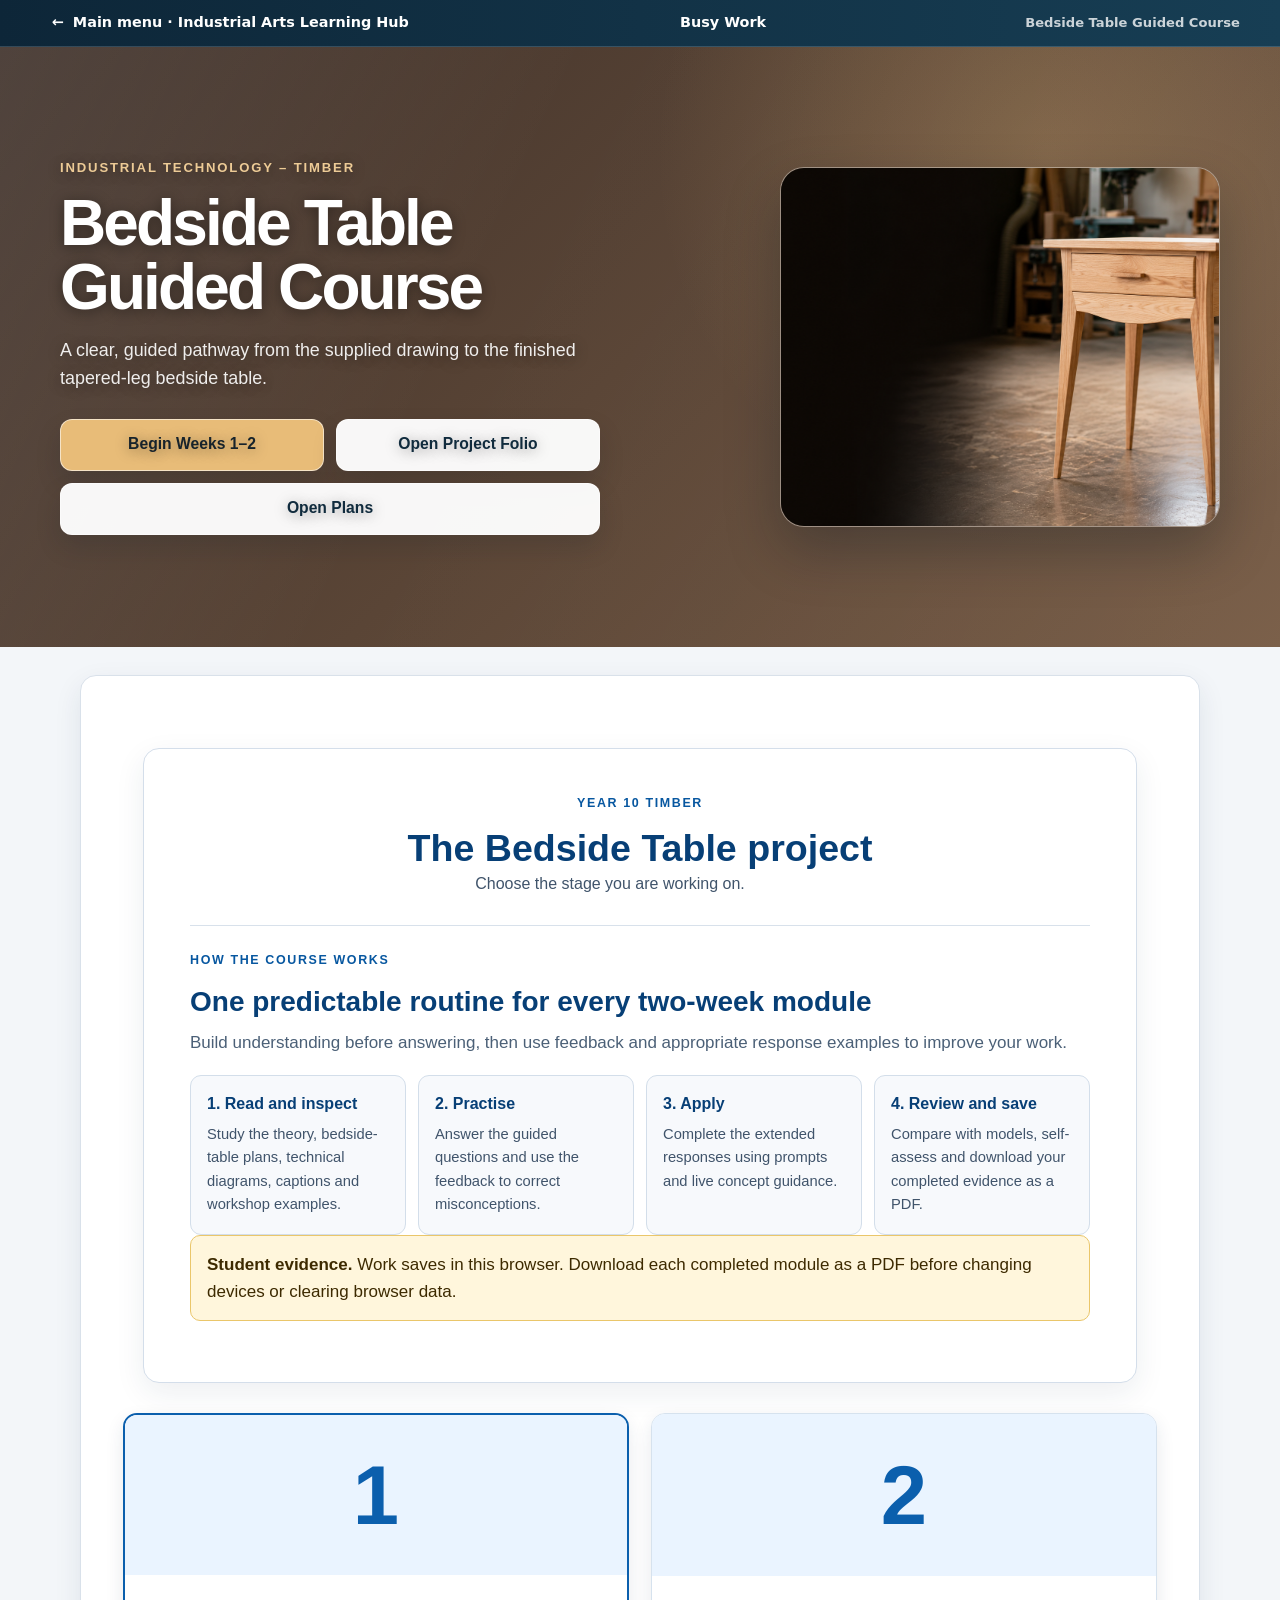
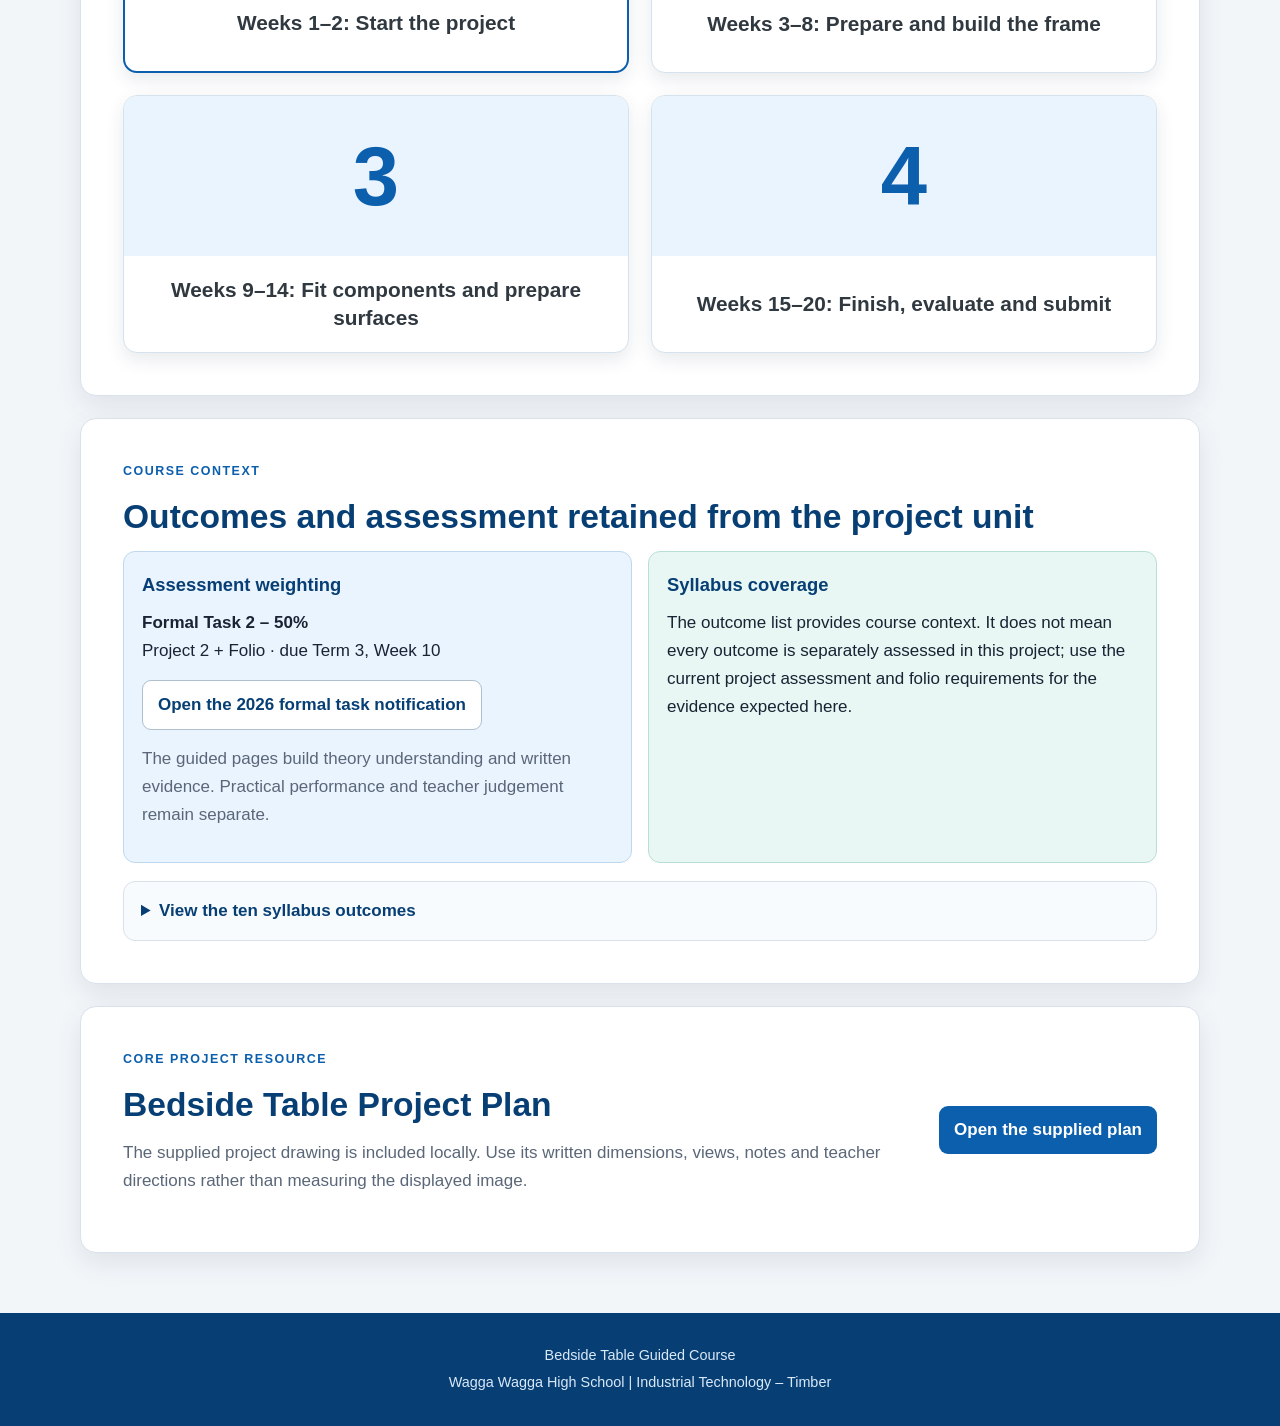
==== index.html @ 7392432f "Standardise Task 33 course front page" ====
<!doctype html>
<html lang="en-AU">
<head>
<meta charset="utf-8"/>
<meta content="width=device-width, initial-scale=1" name="viewport"/>
<meta content="Complete twenty-week Bedside Table guided learning course for Year 10 Industrial Technology – Timber." name="description"/>
<title>Bedside Table Guided Course</title>
<link href="styles/course.css" rel="stylesheet"/>
<link href="shared/sister-site.css" rel="stylesheet" data-sister-site-styles/>
<link href="course-family-hero.css" rel="stylesheet"/>
<script src="shared/hub-navigation.js" defer></script>
  <link rel="stylesheet" href="course-family-intro.css">
</head>
<body>
<a class="skip-link" href="#main-content">Skip to course pages</a>
<header class="hero landing-hero sister-hero course-family-hero" style="--hero-start:#3e3029;--hero-end:#765a43;--hero-accent:#e8bc78">
<div class="hero-inner course-family-hero-inner">
<div class="hero-copy">
<p class="eyebrow">Industrial Technology – Timber</p>
<h1>Bedside Table Guided Course</h1>
<p class="hero-subtitle">A clear, guided pathway from the supplied drawing to the finished tapered-leg bedside table.</p>
<div class="hero-actions">
<a class="button-link" href="weeks1-2/index.html">Begin Weeks 1–2</a>
<a class="button-link secondary" href="bedside-table-folio.html">Open Project Folio</a>
<a class="button-link secondary" href="Bedside-Table-Project-Plans.pdf" rel="noopener" target="_blank">Open Plans</a>
</div>
</div>
<figure class="hero-showcase"><img alt="Completed light-timber bedside table with tapered legs and a broad curved front apron" class="hero-chair" src="assets/bedside-table-hero-v2.png"/></figure>
</div>
</header>
<main class="landing-main" id="main-content">
<section aria-labelledby="course-path-title" class="course-path card">
    <section class="course-family-intro" aria-labelledby="course-family-intro-title">
  <div class="course-family-intro__inner">
    <header class="course-family-intro__heading">
      <p class="course-family-intro__eyebrow">Year 10 Timber</p>
      <h2 id="course-family-intro-title">The Bedside Table project</h2>
      <p class="course-family-intro__lede">Choose the stage you are working on.</p>
    </header>
    <div class="course-family-intro__routine">
      <div class="course-family-intro__routine-heading">
        <p class="course-family-intro__eyebrow">How the course works</p>
        <h3>One predictable routine for every two-week module</h3>
        <p>Build understanding before answering, then use feedback and appropriate response examples to improve your work.</p>
      </div>
      <div class="course-family-intro__cards">
      <article class="course-family-intro__card"><h4>1. Read and inspect</h4><p>Study the theory, bedside-table plans, technical diagrams, captions and workshop examples.</p></article>
      <article class="course-family-intro__card"><h4>2. Practise</h4><p>Answer the guided questions and use the feedback to correct misconceptions.</p></article>
      <article class="course-family-intro__card"><h4>3. Apply</h4><p>Complete the extended responses using prompts and live concept guidance.</p></article>
      <article class="course-family-intro__card"><h4>4. Review and save</h4><p>Compare with models, self-assess and download your completed evidence as a PDF.</p></article>
      </div>
    </div>
    <p class="course-family-intro__evidence"><strong>Student evidence.</strong> Work saves in this browser. Download each completed module as a PDF before changing devices or clearing browser data.</p>

  </div>
</section><div class="phase-grid">
<a class="phase-card current" href="weeks1-2/index.html">
<span class="phase-number">1</span><span class="phase-title">Weeks 1–2: Start the project</span>
</a>
<a class="phase-card" href="weeks3-4/index.html">
<span class="phase-number">2</span><span class="phase-title">Weeks 3–8: Prepare and build the frame</span>
</a>
<a class="phase-card" href="weeks9-10/index.html">
<span class="phase-number">3</span><span class="phase-title">Weeks 9–14: Fit components and prepare surfaces</span>
</a>
<a class="phase-card" href="weeks15-16/index.html">
<span class="phase-number">4</span><span class="phase-title">Weeks 15–20: Finish, evaluate and submit</span>
</a>
</div>
</section>
<section aria-labelledby="course-context-title" class="card">
<p class="section-kicker">Course context</p>
<h2 id="course-context-title">Outcomes and assessment retained from the project unit</h2>
<div class="two-column learning-grid">
<div class="learning-panel">
<h3>Assessment weighting</h3>
<p><strong>Formal Task 2 – 50%</strong><br/>Project 2 + Folio · due Term 3, Week 10</p>
<p><a class="button-link secondary" href="assessment-notification.html">Open the 2026 formal task notification</a></p>
<p class="muted">The guided pages build theory understanding and written evidence. Practical performance and teacher judgement remain separate.</p>
</div>
<div class="learning-panel success">
<h3>Syllabus coverage</h3>
<p>The outcome list provides course context. It does not mean every outcome is separately assessed in this project; use the current project assessment and folio requirements for the evidence expected here.</p>
</div>
</div>
<details class="outcomes-details">
<summary>View the ten syllabus outcomes</summary>
<ol class="outcome-list">
<li><strong>IND5-1:</strong> identifies, assesses, applies and manages the risks and WHS issues associated with using a range of tools, equipment, materials, processes and technologies.</li>
<li><strong>IND5-2:</strong> applies design principles in the modification, development and production of projects.</li>
<li><strong>IND5-3:</strong> identifies, selects and uses a range of hand and machine tools, equipment and processes to produce quality practical projects.</li>
<li><strong>IND5-4:</strong> selects, justifies and uses a range of relevant and associated materials for specific applications.</li>
<li><strong>IND5-5:</strong> selects, interprets and applies a range of suitable communication techniques in the development, planning, production and presentation of ideas and projects.</li>
<li><strong>IND5-6:</strong> identifies and participates in collaborative work practices in the learning environment.</li>
<li><strong>IND5-7:</strong> applies and transfers skills, processes and materials to a variety of contexts and projects.</li>
<li><strong>IND5-8:</strong> evaluates products in terms of functional, economic, aesthetic and environmental qualities and quality of construction.</li>
<li><strong>IND5-9:</strong> describes, analyses and uses a range of current, new and emerging technologies and their various applications.</li>
<li><strong>IND5-10:</strong> describes, analyses and evaluates the impact of technology on society, the environment and cultural issues locally and globally.</li>
</ol>
</details>
</section>
<section class="card" hidden="">
<div class="overview-heading">
<div><p class="section-kicker">Course map</p><h2>Ten modules covering the full twenty-week project</h2></div>
<div class="time-badge">All modules ready</div>
</div>
<div class="week-grid">
<article class="week-card available">
<span class="status">Available</span>
<h3>Weeks 1–2: Brief, plans, WHS, design and mark-out</h3>
<p>Interpret the project brief and supplied plan, trace the table structure, manage workshop risks and establish accurate datums and matched-component routines.</p>
<div class="topics"><span>Project brief</span><span>Plans</span><span>WHS</span><span>Design decisions</span><span>Datums</span></div>
<a class="button-link" href="weeks1-2/index.html">Open Weeks 1–2 →</a>
</article>
<article class="week-card available">
<span class="status">Available</span>
<h3>Weeks 3–4: Working drawings and timber preparation</h3>
<p>Build a practical cutting list, inspect and allocate timber, apply FEWTEL and complete a quality gate before joinery begins.</p>
<div class="topics"><span>Working drawings</span><span>Cutting list</span><span>Timber defects</span><span>FEWTEL</span><span>Labels</span></div>
<a class="button-link" href="weeks3-4/index.html">Open Weeks 3–4 →</a>
</article>
<article class="week-card available">
<span class="status">Available</span>
<h3>Weeks 5–6: Frame joinery and controlled shaping</h3>
<p>Cut and refine mortise-and-tenon joints, shape matching tapered legs and produce the broad curved apron using controlled machine and hand-tool processes.</p>
<div class="topics"><span>Frame components</span><span>Mortise and tenon</span><span>Mortiser</span><span>Tapered legs</span><span>Curved apron</span></div>
<a class="button-link" href="weeks5-6/index.html">Open Weeks 5–6 →</a>
</article>
<article class="week-card available">
<span class="status">Available</span>
<h3>Weeks 7–8: Dry fitting, adhesives and clamping</h3>
<p>Diagnose the complete frame before glue-up, then control adhesive, clamp pressure, diagonals, squeeze-out and curing.</p>
<div class="topics"><span>Dry fit</span><span>Assembly order</span><span>Adhesives</span><span>Clamping</span><span>Diagonals</span></div>
<a class="button-link" href="weeks7-8/index.html">Open Weeks 7–8 →</a>
</article>
<article class="week-card available">
<span class="status">Available</span>
<h3>Weeks 9–10: Approved storage component and hardware</h3>
<p>Construct only the approved storage feature, fit it to the actual opening and test clearances, alignment, hardware and full movement.</p>
<div class="topics"><span>Approved storage</span><span>Actual opening</span><span>Clearances</span><span>Hardware</span><span>Pilot holes</span></div>
<a class="button-link" href="weeks9-10/index.html">Open Weeks 9–10 →</a>
</article>
<article class="week-card available">
<span class="status">Available</span>
<h3>Weeks 11–12: Top fitting and timber movement</h3>
<p>Position and secure the top using the approved method, preserve solid-timber movement and complete final hardware and stability checks.</p>
<div class="topics"><span>Top alignment</span><span>Timber movement</span><span>Fixing method</span><span>Hardware checks</span><span>Stability</span></div>
<a class="button-link" href="weeks11-12/index.html">Open Weeks 11–12 →</a>
</article>
<article class="week-card available">
<span class="status">Available</span>
<h3>Weeks 13–14: Surface preparation and defect repair</h3>
<p>Inspect every surface and joint, distinguish surface faults from structural issues and prepare the top, tapers and curved apron without changing their shape.</p>
<div class="topics"><span>Inspection</span><span>Abrasives</span><span>Tapered surfaces</span><span>Curved apron</span><span>Defect repair</span></div>
<a class="button-link" href="weeks13-14/index.html">Open Weeks 13–14 →</a>
</article>
<article class="week-card available">
<span class="status">Available</span>
<h3>Weeks 15–16: Finishing, chemical safety and sustainability</h3>
<p>Apply the approved finish system carefully, use labels and Safety Data Sheets, manage chemical controls and handle curing and waste responsibly.</p>
<div class="topics"><span>Finish system</span><span>Application</span><span>Curing</span><span>Chemical safety</span><span>SDS</span></div>
<a class="button-link" href="weeks15-16/index.html">Open Weeks 15–16 →</a>
</article>
<article class="week-card available">
<span class="status">Available</span>
<h3>Weeks 17–18: Quality evidence and evaluation</h3>
<p>Complete systematic checks, diagnose genuine problems, select purposeful evidence, write useful captions and evaluate the table against the brief.</p>
<div class="topics"><span>Quality checks</span><span>Problem solving</span><span>Evidence</span><span>Captions</span><span>Evaluation</span></div>
<a class="button-link" href="weeks17-18/index.html">Open Weeks 17–18 →</a>
</article>
<article class="week-card available">
<span class="status">Available</span>
<h3>Weeks 19–20: Final quality, submission and reflection</h3>
<p>Complete final assurance, prepare authentic as-built evidence, care for the finished table, reflect on transferable learning and reset the workshop.</p>
<div class="topics"><span>Final inspection</span><span>Diagnosis</span><span>Care</span><span>Submission</span><span>Reflection</span></div>
<a class="button-link" href="weeks19-20/index.html">Open Weeks 19–20 →</a>
</article>
</div>
</section>
<section class="card resource-row">
<div>
<p class="section-kicker">Core project resource</p>
<h2>Bedside Table Project Plan</h2>
<p class="muted">The supplied project drawing is included locally. Use its written dimensions, views, notes and teacher directions rather than measuring the displayed image.</p>
</div>
<div><a class="button-link" href="Bedside-Table-Project-Plans.pdf" rel="noopener" target="_blank">Open the supplied plan</a></div>
</section>
</main>
<footer>
<p>Bedside Table Guided Course</p>
<p>Wagga Wagga High School | Industrial Technology – Timber</p>
</footer>
</body>
</html>
---- styles/course.css ----
:root {
  --brand: #0b5fad;
  --brand-dark: #073f75;
  --brand-light: #eaf4ff;
  --accent: #0d7a68;
  --accent-light: #e8f7f3;
  --amber: #9a6400;
  --amber-light: #fff5d9;
  --danger: #a62e2e;
  --danger-light: #fff0f0;
  --ink: #182334;
  --muted: #5a6778;
  --line: #d9e1ea;
  --surface: #ffffff;
  --background: #f3f6f9;
  --shadow: 0 10px 28px rgba(25, 48, 74, 0.09);
  --radius: 16px;
}

* { box-sizing: border-box; }
html { scroll-behavior: smooth; }
body {
  margin: 0;
  font-family: Arial, Helvetica, sans-serif;
  color: var(--ink);
  background: var(--background);
  line-height: 1.65;
  font-size: 17px;
}
img { max-width: 100%; }
a { color: var(--brand); }
button, input, textarea { font: inherit; }
button { cursor: pointer; }
.visually-hidden { position: absolute !important; width: 1px !important; height: 1px !important; padding: 0 !important; margin: -1px !important; overflow: hidden !important; clip: rect(0,0,0,0) !important; white-space: nowrap !important; border: 0 !important; }

.skip-link {
  position: absolute;
  top: -100px;
  left: 16px;
  z-index: 1000;
  padding: 10px 16px;
  background: #fff;
  color: var(--brand-dark);
  border-radius: 8px;
}
.skip-link:focus { top: 16px; }

.course-bar {
  background: #fff;
  border-bottom: 1px solid var(--line);
  position: sticky;
  top: 0;
  z-index: 30;
  box-shadow: 0 4px 14px rgba(25,48,74,.07);
}
.course-bar-inner {
  width: min(1180px, calc(100% - 36px));
  min-height: 58px;
  margin: 0 auto;
  display: flex;
  justify-content: space-between;
  align-items: center;
  gap: 18px;
}
.course-brand { color: var(--brand-dark); text-decoration: none; font-weight: 900; }
.course-links { display: flex; flex-wrap: wrap; gap: 7px; }
.course-links a {
  color: var(--brand-dark);
  text-decoration: none;
  font-weight: 800;
  padding: 7px 10px;
  border-radius: 8px;
}
.course-links a:hover, .course-links a:focus, .course-links a.active { background: var(--brand-light); color: var(--brand); }

.hero {
  background: linear-gradient(125deg, var(--brand-dark), var(--brand));
  color: #fff;
  overflow: hidden;
}
.landing-hero {
  background-color: var(--brand-dark);
  background-image:
    linear-gradient(90deg, rgba(8, 31, 47, .96) 0%, rgba(8, 31, 47, .88) 42%, rgba(8, 31, 47, .42) 72%, rgba(8, 31, 47, .16) 100%),
    url("../assets/bedside-table-hero-v2.png");
  background-position: center, right center;
  background-size: 100% 100%, auto 100%;
  background-repeat: no-repeat, no-repeat;
}
.landing-hero .hero-inner {
  grid-template-columns: minmax(0, 780px) 1fr;
  min-height: clamp(330px, 34vw, 410px);
}
.landing-hero .hero-copy { text-shadow: 0 2px 14px rgba(0, 0, 0, .4); }
.landing-hero .hero-chair { display: none; }
.hero-inner {
  width: min(1180px, calc(100% - 36px));
  margin: 0 auto;
  min-height: 325px;
  display: grid;
  grid-template-columns: 1fr 280px;
  gap: 30px;
  align-items: center;
  position: relative;
}
.hero-copy { padding: 44px 0; position: relative; z-index: 2; }
.eyebrow, .section-kicker {
  margin: 0 0 6px;
  font-size: .78rem;
  letter-spacing: .12em;
  text-transform: uppercase;
  font-weight: 800;
}
.hero h1 { font-size: clamp(2.25rem, 5vw, 4.2rem); line-height: 1.05; margin: 0 0 10px; }
.hero-subtitle { font-size: clamp(1.1rem, 2vw, 1.4rem); margin: 0 0 20px; max-width: 790px; }
.hero-pills { display: flex; flex-wrap: wrap; gap: 9px; }
.hero-pills span {
  background: rgba(255,255,255,.14);
  border: 1px solid rgba(255,255,255,.32);
  border-radius: 999px;
  padding: 7px 12px;
  font-weight: 700;
  font-size: .9rem;
}
.hero-chair {
  max-height: 290px;
  width: auto;
  justify-self: center;
  filter: drop-shadow(0 18px 20px rgba(0,0,0,.28));
}

.lesson-hero {
  background-image:
    linear-gradient(90deg, rgba(8, 31, 47, .94) 0%, rgba(8, 31, 47, .80) 45%, rgba(8, 31, 47, .34) 76%, rgba(8, 31, 47, .16) 100%),
    url("../assets/bedside-table-hero-v2.png");
  background-position: center;
  background-size: cover;
  color: #fff;
}
.lesson-hero .hero-inner { min-height: 275px; grid-template-columns: 1fr; }
.lesson-hero .hero-copy { padding: 42px 0; max-width: 760px; text-shadow: 0 2px 14px rgba(0, 0, 0, .4); }
.lesson-hero .eyebrow { color: #fff; }
.lesson-hero h1 { color: #fff; font-size: clamp(2.5rem, 4.6vw, 3.8rem); margin-bottom: 6px; }
.lesson-hero .hero-subtitle { color: rgba(255,255,255,.94); font-size: clamp(1.05rem, 1.9vw, 1.25rem); margin-bottom: 0; }
.lesson-hero .hero-chair { display: none; }
.lesson-hero .hero-pills { display: none; }
.lesson-hero + main { margin-top: 30px; }
.lesson-hero + main .lesson-overview .roadmap { grid-template-columns: repeat(3, 1fr); margin: 18px 0 0; }
.lesson-hero + main .lesson-overview .roadmap li { min-height: 0; padding: 8px 14px; border: 0; border-left: 4px solid var(--brand); border-radius: 0; background: transparent; }
.lesson-hero + main .lesson-overview .roadmap li:nth-child(n+4) { display: none; }
.lesson-hero + main .lesson-overview .learning-grid { display: none; }

main { width: min(1120px, calc(100% - 34px)); margin: -24px auto 60px; position: relative; z-index: 3; }
.card {
  background: var(--surface);
  border: 1px solid var(--line);
  border-radius: var(--radius);
  box-shadow: var(--shadow);
  padding: clamp(22px, 4vw, 42px);
  margin: 0 0 22px;
}
.welcome-card {
  background: linear-gradient(145deg, #fff, #f4fbf9);
  border-top: 6px solid var(--accent);
}
.welcome-card h2 { color: var(--brand-dark); margin-bottom: 8px; }
.welcome-card p:last-child { font-size: 1.08rem; margin-bottom: 0; max-width: 880px; }
.card h2 { margin: 0 0 14px; color: var(--brand-dark); font-size: clamp(1.55rem, 2.8vw, 2.1rem); line-height: 1.2; }
.card h3 { margin: 28px 0 8px; color: var(--ink); font-size: 1.15rem; }
.card p { margin: 0 0 15px; }
.section-kicker { color: var(--brand); }
.muted { color: var(--muted); }
.lead { font-size: 1.1rem; color: #33465d; }
.small-note { color: var(--muted); font-size: .88rem; margin-top: 18px !important; }

.student-strip { display: grid; grid-template-columns: 1fr minmax(300px, 1.2fr) auto; gap: 22px; align-items: end; }
.student-strip h2 { font-size: 1.35rem; margin-bottom: 4px; }
.student-fields { display: grid; grid-template-columns: 1fr 1fr 1fr; gap: 12px; }
.student-fields label span { display: block; font-weight: 800; margin-bottom: 5px; font-size: .9rem; }
input[type="text"] {
  width: 100%;
  border: 1px solid #aebccc;
  border-radius: 9px;
  padding: 11px 12px;
  background: #fff;
  color: var(--ink);
}
input[type="text"]:focus, textarea:focus { outline: 3px solid rgba(11,95,173,.18); border-color: var(--brand); }
.save-status { align-self: center; color: var(--accent); font-weight: 800; font-size: .88rem; min-width: 78px; text-align: right; }

.overview-heading, .activity-heading { display: flex; justify-content: space-between; gap: 22px; align-items: flex-start; }
.time-badge { background: var(--brand-light); color: var(--brand-dark); font-weight: 800; padding: 9px 13px; border-radius: 999px; white-space: nowrap; }
.roadmap { list-style: none; padding: 0; margin: 24px 0; display: grid; grid-template-columns: repeat(5, 1fr); gap: 10px; }
.roadmap li { border: 1px solid var(--line); border-radius: 12px; padding: 14px; background: #fafcff; min-height: 112px; }
.roadmap strong { display: block; color: var(--brand); margin-bottom: 5px; }
.roadmap span { color: var(--muted); font-size: .93rem; line-height: 1.45; display: block; }
.module-summary { margin: 4px 0 20px !important; color: var(--muted); font-size: 1.05rem; }
.module-focus { display: grid; grid-template-columns: repeat(3, 1fr); gap: 12px; }
.module-focus div { border-left: 4px solid var(--brand); padding: 5px 14px; }
.module-focus strong { display: block; color: var(--brand-dark); }
.module-focus span { display: block; margin-top: 3px; color: var(--muted); font-size: .92rem; line-height: 1.45; }
.two-column { display: grid; grid-template-columns: 1fr 1fr; gap: 16px; }
.learning-panel { background: var(--brand-light); border: 1px solid #bdd8ef; border-radius: 12px; padding: 18px; }
.learning-panel.success { background: var(--accent-light); border-color: #b8ded5; }
.learning-panel h3 { margin-top: 0; color: var(--brand-dark); }
.learning-panel ul { margin-bottom: 0; padding-left: 1.2rem; }

.lesson-nav { padding: 12px 16px; display: flex; flex-wrap: wrap; gap: 8px; position: sticky; top: 66px; z-index: 10; }
.lesson-nav { display: none; }
.lesson-nav a { text-decoration: none; font-weight: 800; color: var(--brand-dark); background: var(--brand-light); border-radius: 999px; padding: 8px 12px; font-size: .88rem; }
.lesson-nav a:hover, .lesson-nav a:focus { background: var(--brand); color: #fff; }

.part-banner {
  padding: 18px 22px;
  margin: 34px 0 18px;
  border-radius: 14px;
  color: #fff;
  background: linear-gradient(115deg, var(--brand-dark), var(--brand));
  box-shadow: var(--shadow);
}
.part-banner.week-two, .part-banner.week-four { background: linear-gradient(115deg, #0a5f50, var(--accent)); }
.part-banner p { margin: 4px 0 0; color: rgba(255,255,255,.9); }
.part-banner h2 { color: #fff; margin: 0; }

.callout { border-radius: 12px; padding: 16px 18px; display: grid; grid-template-columns: 40px 1fr; gap: 12px; align-items: start; margin: 22px 0; }
.callout-icon { width: 34px; height: 34px; border-radius: 50%; display: grid; place-items: center; font-weight: 900; }
.callout.key-idea { background: var(--brand-light); border: 1px solid #bed9ef; }
.callout.key-idea .callout-icon { background: var(--brand); color: #fff; }
.callout.warning { background: var(--amber-light); border: 1px solid #edd18f; }
.callout.warning .callout-icon { background: var(--amber); color: #fff; }
.callout.coach { background: var(--accent-light); border: 1px solid #b9ded5; }
.callout.coach .callout-icon { background: var(--accent); color: #fff; }

.criteria-grid, .mechanism-grid, .distortion-grid, .joint-grid { display: grid; grid-template-columns: repeat(4, 1fr); gap: 12px; margin-top: 20px; }
.criteria-grid article, .mechanism-grid article, .distortion-grid article, .joint-grid article { border: 1px solid var(--line); border-radius: 12px; padding: 16px; background: #fbfcfe; }
.criteria-grid h3, .mechanism-grid h3, .distortion-grid h3, .joint-grid h3 { margin: 0 0 5px; color: var(--brand-dark); }
.criteria-grid p, .mechanism-grid p, .distortion-grid p, .joint-grid p { margin: 0; color: var(--muted); font-size: .94rem; }
.mechanism-grid .number, .fewtel-step .letter { width: 34px; height: 34px; display: grid; place-items: center; border-radius: 50%; background: var(--brand); color: #fff; font-weight: 900; margin-bottom: 10px; }

.plan-layout { display: grid; grid-template-columns: minmax(310px, 1fr) 1fr; gap: 26px; align-items: start; }
.plan-figure { margin: 0; border: 1px solid var(--line); border-radius: 12px; padding: 12px; background: #f8fafc; }
.plan-figure img { display: block; border-radius: 8px; width: 100%; }
.plan-figure figcaption { color: var(--muted); font-size: .86rem; margin-top: 8px; text-align: center; }
.process-steps { list-style: none; padding: 0; margin: 16px 0 0; display: grid; gap: 9px; }
.process-steps li { display: grid; grid-template-columns: 38px 1fr; gap: 12px; align-items: start; padding: 12px; border: 1px solid var(--line); border-radius: 10px; }
.process-steps li > span { width: 32px; height: 32px; display: grid; place-items: center; border-radius: 50%; background: var(--brand-light); color: var(--brand-dark); font-weight: 900; }
.process-steps p { margin: 2px 0 0; color: var(--muted); }

.image-grid { display: grid; grid-template-columns: repeat(4, 1fr); gap: 13px; margin: 20px 0; }
.tool-card { border: 1px solid var(--line); border-radius: 12px; overflow: hidden; background: #fff; }
.tool-card img { width: 100%; height: 180px; object-fit: contain; object-position: center; display: block; padding: 10px; background: #fff; }
.tool-card div { padding: 12px 13px; }
.tool-card strong { display: block; color: var(--brand-dark); margin-bottom: 3px; }
.tool-card p { color: var(--muted); font-size: .88rem; margin: 0; line-height: 1.45; }

.theory-table-wrap { overflow-x: auto; margin: 18px 0; }
.theory-table { width: 100%; min-width: 650px; border-collapse: collapse; }
.theory-table th, .theory-table td { border: 1px solid #cad4df; padding: 11px 12px; text-align: left; vertical-align: top; }
.theory-table th { background: #edf3f9; color: var(--brand-dark); }
.theory-table tbody tr:nth-child(even) { background: #fbfcfe; }

.textbook-section { display: flow-root; scroll-margin-top: 86px; }
.lesson-visual {
  float: right;
  width: min(42%, 430px);
  margin: .25rem 0 1rem 1.4rem;
  padding: .7rem;
  border: 1px solid var(--line);
  border-radius: 14px;
  background: #f8fbfe;
  box-shadow: 0 10px 24px rgba(17, 46, 74, .09);
}
.lesson-visual--left { float: left; margin: .25rem 1.4rem 1rem 0; }
.lesson-visual img { display: block; width: 100%; height: auto; border-radius: 9px; background: #fff; }
.lesson-visual figcaption { margin-top: .65rem; color: var(--muted); font-size: .82rem; line-height: 1.45; }

.example-strip { display: grid; grid-template-columns: 1fr auto 1.35fr auto 1.4fr; gap: 12px; align-items: center; margin: 20px 0 26px; }
.example-strip > div:not(.arrow) { border: 1px solid var(--line); border-radius: 11px; padding: 14px; min-height: 93px; }
.example-strip span { display: block; text-transform: uppercase; font-size: .72rem; letter-spacing: .08em; color: var(--brand); font-weight: 900; margin-bottom: 4px; }
.example-strip .arrow { color: var(--brand); font-size: 1.5rem; font-weight: 900; }
.control-ladder { display: grid; gap: 7px; max-width: 850px; margin: 16px auto 24px; }
.control-ladder div { display: flex; justify-content: space-between; gap: 18px; padding: 12px 16px; border-radius: 8px; color: #fff; }
.control-ladder div:nth-child(1) { background: #176b58; }
.control-ladder div:nth-child(2) { background: #2c7a67; margin: 0 2%; }
.control-ladder div:nth-child(3) { background: #428c79; margin: 0 4%; }
.control-ladder div:nth-child(4) { background: #6a7f91; margin: 0 6%; }
.control-ladder div:nth-child(5) { background: #8a6670; margin: 0 8%; }
.control-ladder span { text-align: right; }

.fewtel-grid { display: grid; grid-template-columns: repeat(6, 1fr); gap: 10px; margin: 18px 0; }
.fewtel-step { border: 1px solid var(--line); border-radius: 12px; padding: 13px; background: #fbfcfe; min-height: 170px; }
.fewtel-step h3 { margin: 0 0 5px; color: var(--brand-dark); font-size: 1rem; }
.fewtel-step p { margin: 0; color: var(--muted); font-size: .86rem; line-height: 1.45; }

.activity-section { border-top: 5px solid var(--brand); background: linear-gradient(145deg, #eef7ff, #f8fbff); border-color: #c8ddec; }
.activity-section .activity-heading { padding-bottom: 18px; border-bottom: 1px solid #c8ddec; }
.activity-section .question-card, .activity-section .written-card { background: #fff; }
.activity-section .section-kicker { display: flex; align-items: center; gap: 8px; }
.activity-section .section-kicker::before { content: ''; width: 28px; height: 28px; flex: 0 0 28px; background: center / contain no-repeat url("data:image/svg+xml,%3Csvg xmlns='http://www.w3.org/2000/svg' viewBox='0 0 48 48'%3E%3Crect x='8' y='7' width='25' height='34' rx='3' fill='%23fff' stroke='%230b5fad' stroke-width='3'/%3E%3Cpath d='M14 17h13M14 24h13M14 31h9' stroke='%230b5fad' stroke-width='3' stroke-linecap='round'/%3E%3Cpath d='M31 35 40 15l4 2-9 20-6 3z' fill='%230d7a68' stroke='%23073f75' stroke-width='2'/%3E%3C/svg%3E"); }
.activity-section .section-kicker::after { content: 'Do now'; margin-left: 2px; padding: 3px 8px; border-radius: 999px; background: #dceeff; color: var(--brand-dark); font-size: .68rem; letter-spacing: .07em; }
.progress-ring { width: 88px; height: 88px; flex: 0 0 88px; border: 7px solid #dfeaf4; border-top-color: var(--brand); border-radius: 50%; display: grid; place-content: center; text-align: center; }
.progress-ring.written { border-top-color: var(--accent); }
.progress-ring strong { font-size: 1.05rem; line-height: 1; color: var(--brand-dark); }
.progress-ring span { font-size: .7rem; color: var(--muted); }
.question-list, .written-list { display: grid; gap: 16px; margin-top: 24px; }
.question-card { border: 1px solid var(--line); border-radius: 14px; padding: 20px; background: #fcfdff; }
.question-card.mastered { border-color: #93cdbf; background: #f8fffd; }
.question-number { display: inline-flex; align-items: center; justify-content: center; width: 32px; height: 32px; border-radius: 50%; background: var(--brand); color: #fff; font-weight: 900; margin-right: 8px; }
.question-title { margin: 0 0 14px; font-size: 1.05rem; }
.options { display: grid; gap: 8px; margin: 12px 0; }
.option-label { display: grid; grid-template-columns: 22px 1fr; gap: 10px; align-items: start; padding: 11px 12px; border: 1px solid #cbd5df; border-radius: 9px; background: #fff; cursor: pointer; }
.option-label:hover { border-color: var(--brand); background: var(--brand-light); }
.option-label:has(input:checked) { border-color: var(--brand); box-shadow: 0 0 0 2px rgba(11,95,173,.1); }
.option-label.option-wrong { border-color: #e0a6a6; background: var(--danger-light); }
.option-label.option-correct { border-color: #81c4b5; background: var(--accent-light); }
.option-label input { margin-top: 3px; }
.question-actions, .written-actions, .button-row { display: flex; flex-wrap: wrap; gap: 9px; align-items: center; margin-top: 14px; }
.primary-button, .secondary-button, .hint-button, .check-button, .model-button, .score-button, .secondary-hint-button {
  border-radius: 9px;
  padding: 10px 14px;
  font-weight: 800;
  border: 1px solid transparent;
  max-width: 100%;
  white-space: normal;
}
.primary-button, .check-button { background: var(--brand); color: #fff; }
.primary-button:hover, .check-button:hover { background: var(--brand-dark); }
.secondary-button, .hint-button, .model-button, .secondary-hint-button { background: #fff; color: var(--brand-dark); border-color: #aebfd0; }
.secondary-button:hover, .hint-button:hover, .model-button:hover, .secondary-hint-button:hover { background: var(--brand-light); }
.feedback, .theory-hint-panel, .hint-panel, .model-panel, .response-guidance { display: none; margin-top: 13px; border-radius: 10px; padding: 13px 15px; }
.feedback.show, .theory-hint-panel.show, .hint-panel.show, .model-panel.show, .response-guidance.show { display: block; }
.feedback.correct { background: var(--accent-light); border-left: 5px solid var(--accent); }
.feedback.not-yet { background: var(--amber-light); border-left: 5px solid var(--amber); }
.feedback.error { background: var(--danger-light); border-left: 5px solid var(--danger); }
.hint-panel { background: var(--brand-light); border-left: 5px solid var(--brand); }
.theory-hint-panel { background: #fff8df; border-left: 5px solid var(--amber); }
.theory-hint-panel p { margin: 7px 0 11px; }
.theory-revisit-link, .written-theory-link a { color: var(--brand-dark); font-weight: 900; }
.model-panel { background: #f1f4f8; border: 1px solid #cfd9e4; }
.attempts { color: var(--muted); font-size: .84rem; margin-left: auto; }
.mastery-badge { display: none; color: var(--accent); font-weight: 900; }
.question-card.mastered .mastery-badge { display: inline; }

.written-card { border: 1px solid var(--line); border-radius: 14px; padding: 22px; background: #fcfdff; }
.written-card.reviewed { border-color: #9ccdc1; background: #fbfffe; }
.written-card h3 { margin: 0 0 8px; color: var(--brand-dark); }
.written-prompt { margin-bottom: 8px; }
.question-clarification { margin: 0 0 15px; }
.clarification-button {
  min-height: 42px;
  border: 1px solid #aebfd0;
  border-radius: 9px;
  padding: 8px 12px;
  background: #fff;
  color: var(--brand-dark);
  font-weight: 800;
}
.clarification-button:hover { background: var(--brand-light); }
.clarification-button:focus-visible { outline: 3px solid rgba(11,95,173,.28); outline-offset: 2px; }
.clarification-panel { margin-top: 9px; border-left: 5px solid var(--accent); border-radius: 10px; padding: 12px 14px; background: #eef9f6; color: var(--ink); }
.clarification-panel[hidden] { display: none; }
.scaffold { border-left: 4px solid var(--brand); background: var(--brand-light); border-radius: 0 10px 10px 0; padding: 13px 16px; margin: 14px 0; }
.scaffold strong { display: block; margin-bottom: 5px; }
.scaffold ul { margin: 4px 0 0; padding-left: 1.15rem; }
.written-theory-link { margin: 11px 0 0; padding-top: 10px; border-top: 1px solid rgba(11,95,173,.2); }
.written-theory-link strong { display: inline; }
textarea { width: 100%; min-height: 175px; resize: vertical; border: 1px solid #aebccc; border-radius: 10px; padding: 13px; color: var(--ink); background: #fff; }
.response-meta { display: flex; flex-wrap: wrap; gap: 14px; color: var(--muted); font-size: .84rem; margin-top: 7px; }
.concept-list { display: flex; flex-wrap: wrap; gap: 7px; margin-top: 9px; }
.concept-chip { background: #edf1f5; color: var(--muted); border-radius: 999px; padding: 4px 9px; font-size: .78rem; font-weight: 800; }
.concept-chip.met { background: var(--accent-light); color: #176b58; }
.response-guidance { background: var(--amber-light); border-left: 5px solid var(--amber); }
.response-guidance.ready { background: var(--accent-light); border-left-color: var(--accent); }
.size-entry { display: grid; grid-template-columns: repeat(3, minmax(76px, 1fr)); gap: 7px; }
.size-entry-label { grid-column: 1 / -1; font-size: .8rem; color: var(--muted); font-weight: 700; }
.size-entry label { display: grid; gap: 3px; font-size: .74rem; font-weight: 800; color: var(--brand-dark); }
.size-entry input { min-width: 0; width: 100%; padding: 7px 8px; border: 1px solid #aebccc; border-radius: 7px; color: var(--ink); background: #fff; }
.size-entry input:focus { outline: 3px solid rgba(11,95,173,.18); border-color: var(--brand); }
.size-entry input.size-correct { border-color: #4ba58f; background: var(--accent-light); }
.size-entry input.size-not-yet { border-color: var(--amber); background: var(--amber-light); }
.size-task { margin-top: 16px; padding: 14px 16px; border: 1px solid #bed7ef; border-radius: 11px; background: var(--brand-light); }
.size-task p { margin: 0; }
.plan-reference { display: flex; flex-wrap: wrap; gap: 10px; align-items: center; margin: 16px 0 0; color: var(--muted); font-size: .9rem; }
.plan-reference .secondary-button { text-decoration: none; }
.practical-ready { background: #f4f9fd; border-color: #bed7ef; }
.readiness-list { display: grid; gap: 10px; margin-top: 16px; }
.readiness-list label { display: flex; gap: 10px; align-items: flex-start; padding: 11px 13px; border: 1px solid var(--line); border-radius: 9px; background: #fff; font-weight: 700; }
.readiness-list input { width: 18px; height: 18px; margin-top: 1px; accent-color: var(--brand); }
.self-score { display: none; margin-top: 13px; padding-top: 13px; border-top: 1px solid var(--line); }
.self-score.show { display: block; }
.score-buttons { display: flex; flex-wrap: wrap; gap: 7px; margin-top: 8px; }
.score-button { background: #fff; border-color: #b6c3d0; color: var(--ink); padding: 7px 10px; font-size: .86rem; }
.score-button.selected { background: var(--brand); border-color: var(--brand); color: #fff; }

.completion-card { background: linear-gradient(140deg, #f7fbff, #f4fffb); border-top: 5px solid var(--accent); }
.completion-summary { display: grid; grid-template-columns: repeat(3, 1fr); gap: 10px; margin: 18px 0; }
.completion-summary div { background: #fff; border: 1px solid var(--line); border-radius: 11px; padding: 14px; }
.completion-summary span { display: block; color: var(--muted); font-size: .82rem; }
.completion-summary strong { color: var(--brand-dark); }
.week-switcher { display: flex; justify-content: space-between; align-items: center; gap: 12px; margin-top: 22px; }
.week-switcher a { display: inline-flex; align-items: center; justify-content: center; min-height: 44px; border-radius: 9px; padding: 10px 15px; text-decoration: none; font-weight: 800; border: 1px solid #aebfd0; background: #fff; }
.week-switcher a.next { background: var(--brand); color: #fff; border-color: var(--brand); }

/* Landing page */
.landing-main { margin-top: 28px; }
.course-path { padding: clamp(26px, 4vw, 42px); }
.course-routine { margin: 0 0 28px; padding: 24px; border-top: 1px solid var(--line); border-bottom: 1px solid var(--line); }
.course-routine h3 { margin: 0 0 8px; color: var(--brand-dark); font-size: clamp(1.35rem, 2.4vw, 1.75rem); }
.path-heading { display: block; margin: 0 auto 28px; text-align: center; }
.path-heading > div { width: 100%; margin: 0 auto; text-align: center; }
.path-heading h2 { margin: 0 0 8px; text-align: center; }
.path-heading p { max-width: none; margin: 0; text-align: center; }
.path-heading .section-kicker { margin: 0 0 6px; text-align: center; }
.phase-grid { display: grid; grid-template-columns: repeat(2, minmax(0, 1fr)); gap: 22px; }
.phase-card { display: grid; grid-template-rows: minmax(160px, 1fr) auto; overflow: hidden; min-height: 250px; border: 1px solid #d6e2ee; border-radius: 14px; text-decoration: none; color: var(--ink); background: #fff; box-shadow: 0 7px 18px rgba(25, 48, 74, .10); transition: transform .16s ease, box-shadow .16s ease; }
.phase-card:hover, .phase-card:focus { transform: translateY(-3px); box-shadow: 0 13px 25px rgba(25, 48, 74, .15); }
.phase-card.current { border: 2px solid var(--brand); }
.phase-number { display: grid; place-items: center; background: #eaf4ff; color: var(--brand); font-size: clamp(3.4rem, 7vw, 5.2rem); font-weight: 800; line-height: 1; }
.phase-title { display: grid; place-items: center; min-height: 96px; padding: 20px 24px; color: #303840; font-size: clamp(1.05rem, 2vw, 1.3rem); font-weight: 800; line-height: 1.35; text-align: center; }
.how-grid { display: grid; grid-template-columns: repeat(4, 1fr); gap: 12px; margin-top: 20px; }
.how-grid article { border: 1px solid var(--line); border-radius: 12px; padding: 17px; background: #fbfcfe; }
.how-grid strong { color: var(--brand-dark); font-size: 1.05rem; }
.how-grid p { margin: 5px 0 0; color: var(--muted); font-size: .92rem; }
.notice { background: var(--amber-light); border: 1px solid #ecd18b; border-radius: 11px; padding: 14px 16px; margin-top: 18px; }
.week-grid { display: grid; grid-template-columns: repeat(2, minmax(0, 1fr)); gap: 16px; margin-top: 20px; }
.week-card { border: 1px solid var(--line); border-radius: 14px; padding: 22px; background: #fbfcfe; position: relative; }
.week-card.available { border-top: 5px solid var(--brand); }
.week-card.future { opacity: .78; }
.week-card h3 { margin: 10px 0 8px; color: var(--brand-dark); font-size: 1.2rem; }
.week-card p { color: var(--muted); }
.status { display: inline-block; border-radius: 999px; padding: 5px 9px; background: var(--accent-light); color: #176b58; font-size: .76rem; font-weight: 900; text-transform: uppercase; letter-spacing: .05em; }
.status.soon { background: #edf1f5; color: #657181; }
.topics { display: flex; flex-wrap: wrap; gap: 6px; margin: 12px 0 17px; }
.topics span { background: var(--brand-light); color: var(--brand-dark); border-radius: 999px; padding: 4px 8px; font-size: .77rem; font-weight: 800; }
.button-link { display: inline-flex; min-height: 44px; align-items: center; justify-content: center; text-decoration: none; border-radius: 9px; padding: 10px 15px; font-weight: 900; background: var(--brand); color: #fff; }
.button-link:hover { background: var(--brand-dark); }
.button-link.secondary { background: #fff; color: var(--brand-dark); border: 1px solid #afbfce; }
.hero-actions { display: flex; flex-wrap: wrap; gap: 10px; margin-top: 20px; }
.resource-row { display: grid; grid-template-columns: 1fr auto; gap: 20px; align-items: center; }

footer { text-align: center; color: #d9e9f8; background: var(--brand-dark); padding: 28px 20px; font-size: .9rem; }
footer p { margin: 3px; }

@media (max-width: 1000px) {
  .fewtel-grid { grid-template-columns: repeat(3, 1fr); }
  .image-grid { grid-template-columns: repeat(2, 1fr); }
}
@media (max-width: 900px) {
  .hero-inner { grid-template-columns: 1fr 190px; min-height: 285px; }
  .hero-chair { max-height: 230px; }
  .student-strip { grid-template-columns: 1fr; }
  .student-fields { grid-template-columns: 1fr 1fr; }
  .size-entry { grid-template-columns: 1fr; }
  .size-entry-label { grid-column: auto; }
  .save-status { text-align: left; }
  .roadmap { grid-template-columns: repeat(2, 1fr); }
  .criteria-grid, .mechanism-grid, .distortion-grid, .joint-grid { grid-template-columns: repeat(2, 1fr); }
  .plan-layout { grid-template-columns: 1fr; }
  .example-strip { grid-template-columns: 1fr; }
  .example-strip .arrow { transform: rotate(90deg); justify-self: center; line-height: 1; }
  .how-grid { grid-template-columns: repeat(2, 1fr); }
  .phase-grid { grid-template-columns: repeat(2, minmax(0, 1fr)); }
}
@media (max-width: 680px) {
  body { font-size: 16px; }
  .course-bar-inner { display: block; padding: 10px 0; }
  .course-links { margin-top: 6px; }
  .hero-inner { grid-template-columns: 1fr 105px; gap: 8px; width: min(100% - 24px, 1180px); min-height: 250px; }
  .landing-hero {
    background-image:
      linear-gradient(90deg, rgba(8, 31, 47, .96) 0%, rgba(8, 31, 47, .88) 62%, rgba(8, 31, 47, .50) 100%),
      url("../assets/bedside-table-hero-v2.png");
    background-position: center, right center;
    background-size: 100% 100%, auto 100%;
    background-repeat: no-repeat, no-repeat;
  }
  .landing-hero .hero-inner { grid-template-columns: 1fr; min-height: 360px; }
  .hero-copy { padding: 32px 0; }
  .hero-chair { max-height: 175px; opacity: .9; }
  main { width: min(100% - 20px, 1120px); }
  .card { padding: 21px 18px; border-radius: 13px; }
  .student-fields, .two-column, .criteria-grid, .mechanism-grid, .distortion-grid, .joint-grid, .completion-summary, .week-grid, .how-grid, .resource-row, .module-focus { grid-template-columns: 1fr; }
  .path-heading, .phase-grid { display: grid; grid-template-columns: 1fr; }
  .phase-card { min-height: 0; }
  .roadmap { grid-template-columns: 1fr; }
  .roadmap li { min-height: 0; }
  .overview-heading, .activity-heading { align-items: flex-start; }
  .time-badge { display: none; }
  .progress-ring { width: 72px; height: 72px; flex-basis: 72px; border-width: 6px; }
  .lesson-nav { position: static; }
  .control-ladder div { margin-left: 0 !important; margin-right: 0 !important; display: block; }
  .control-ladder span { display: block; text-align: left; margin-top: 4px; }
  .fewtel-grid { grid-template-columns: 1fr; }
  .image-grid { grid-template-columns: 1fr 1fr; }
  .tool-card img { height: 125px; }
  .option-label { grid-template-columns: 20px 1fr; }
  .attempts { width: 100%; margin-left: 0; }
}
@media (max-width: 430px) {
  .image-grid { grid-template-columns: 1fr; }
}

@media print {
  @page { size: A4; margin: 12mm; }
  body { background: #fff; color: #000; font-size: 11pt; }
  .hero { background: #fff !important; color: #000; border-bottom: 2px solid #333; }
  .hero-inner { min-height: auto; grid-template-columns: 1fr 90px; width: 100%; }
  .hero-copy { padding: 10px 0; }
  .hero h1 { font-size: 25pt; }
  .hero-subtitle { font-size: 13pt; }
  .hero-pills, .screen-only, .save-status, footer, .lesson-overview, .textbook-section, .part-banner { display: none !important; }
  main { width: 100%; margin: 10px 0 0; }
  .card { box-shadow: none; border: 1px solid #aaa; padding: 12px; margin: 0 0 10px; break-inside: avoid; }
  .student-strip { display: block; }
  .student-fields { display: grid; grid-template-columns: 1fr 1fr; }
  input[type="text"], textarea { border: 1px solid #777; color: #000; background: #fff; }
  .activity-heading { display: block; }
  .progress-ring { display: none; }
  .question-card, .written-card { break-inside: avoid; box-shadow: none; }
  .feedback, .hint-panel, .model-panel, .response-guidance, .self-score { display: block !important; }
  .question-actions, .written-actions { display: none !important; }
  .options { gap: 2px; }
  .option-label { padding: 4px 7px; border: 0; }
  .completion-card .button-row, .small-note { display: none !important; }
}


/* Additional course components used across Weeks 5–20 */
.diagram-card {
  border: 1px solid var(--line);
  border-radius: 14px;
  background: linear-gradient(145deg, #fbfdff, #f1f6fb);
  padding: 20px;
  margin: 20px 0;
}
.diagram-card h3 { margin-top: 0; color: var(--brand-dark); }
.machine-diagram {
  position: relative;
  min-height: 260px;
  border-radius: 13px;
  background: #eef3f7;
  overflow: hidden;
  border: 1px solid #cbd6e1;
  margin-top: 14px;
}
.machine-diagram:has(.bandsaw-safety-image) { min-height: 0; background: #fff; }
.machine-diagram:has(.bandsaw-safety-image) > :not(.bandsaw-safety-image) { display: none; }
.bandsaw-safety-diagram { min-height: 0; background: #fff; }
.bandsaw-safety-diagram > :not(.bandsaw-safety-image) { display: none; }
.bandsaw-safety-image { display: block; width: 100%; max-height: 560px; object-fit: contain; background: #f7fafc; }
.machine-diagram .table-line {
  position: absolute; left: 8%; right: 8%; top: 61%; height: 13px;
  background: #627385; border-radius: 4px;
}
.machine-diagram .blade-line {
  position: absolute; left: 49%; top: 16%; bottom: 10%; width: 5px;
  background: #2b3541; border-radius: 4px;
}
.machine-diagram .guard-block {
  position: absolute; left: calc(49% - 34px); top: 20%; width: 73px; height: 48px;
  background: var(--brand); color: #fff; display: grid; place-items: center;
  border-radius: 8px; font-weight: 900; font-size: .78rem;
}
.machine-diagram .work-block {
  position: absolute; left: 21%; top: 52%; width: 48%; height: 42px;
  background: #c59a62; border: 3px solid #8f683d; border-radius: 7px;
  transform: rotate(-2deg);
}
.machine-diagram .danger-zone {
  position: absolute; left: 39%; top: 40%; width: 21%; height: 40%;
  border: 3px dashed #b84b4b; border-radius: 45%;
  display: grid; place-items: end center; color: #9b2f2f; font-weight: 900;
  padding-bottom: 7px; font-size: .78rem;
}
.machine-diagram .label {
  position: absolute; background: #fff; border: 1px solid #b9c6d3;
  border-radius: 8px; padding: 6px 9px; font-size: .78rem; font-weight: 800;
  box-shadow: 0 4px 12px rgba(25,48,74,.08);
}
.machine-diagram .label.guard { left: 63%; top: 19%; }
.machine-diagram .label.flat { left: 6%; top: 69%; }
.machine-diagram .label.feed { right: 5%; top: 69%; }
.machine-diagram .feed-arrow { position: absolute; right: 17%; top: 55%; font-size: 2rem; color: var(--brand); font-weight: 900; }

.hardware-stack {
  display: flex; flex-wrap: wrap; align-items: center; justify-content: center;
  gap: 7px; padding: 22px; border: 1px solid var(--line); border-radius: 14px;
  background: #f7fafc; margin: 18px 0;
}
.hardware-stack .piece {
  min-width: 80px; min-height: 64px; padding: 9px; border-radius: 10px;
  border: 1px solid #b8c6d4; background: #fff; display: grid; place-items: center;
  text-align: center; font-size: .8rem; font-weight: 800;
}
.hardware-stack .timber { background: #ead3aa; border-color: #b98d54; }
.hardware-stack .washer { min-width: 44px; border-radius: 50%; background: #dfe5eb; }
.hardware-stack .bolt { background: #e8edf2; color: #334150; }
.hardware-stack .arrow { color: var(--brand); font-weight: 900; }

.orthographic-grid {
  display: grid; grid-template-columns: repeat(3, 1fr); gap: 13px; margin: 20px 0;
}
.orthographic-view {
  border: 1px solid var(--line); border-radius: 12px; padding: 15px; background: #fbfcfe;
}
.orthographic-view h3 { margin: 0 0 9px; color: var(--brand-dark); }
.orthographic-view .view-sketch {
  min-height: 150px; border: 2px solid #a8b6c5; border-radius: 9px; position: relative;
  background: repeating-linear-gradient(0deg, #fff, #fff 24px, #f1f5f8 25px);
}
.view-sketch.front::before, .view-sketch.top::before, .view-sketch.side::before {
  content: ''; position: absolute; border: 4px solid #314a64; border-radius: 5px;
}
.view-sketch.front::before { left: 23%; right: 23%; top: 14%; bottom: 14%; }
.view-sketch.top::before { left: 15%; right: 15%; top: 34%; bottom: 34%; }
.view-sketch.side::before { left: 36%; right: 36%; top: 10%; bottom: 10%; transform: skew(-11deg); }
.view-sketch::after {
  content: ''; position: absolute; left: 50%; top: 5%; bottom: 5%; border-left: 2px dashed #8fa0b1;
}

.decision-matrix { display: grid; grid-template-columns: 1.25fr repeat(3, .8fr); border: 1px solid #cad4df; border-radius: 12px; overflow: hidden; margin: 18px 0; }
.decision-matrix > div { padding: 10px 12px; border-right: 1px solid #cad4df; border-bottom: 1px solid #cad4df; }
.decision-matrix > div:nth-child(4n) { border-right: 0; }
.decision-matrix .head { background: #edf3f9; color: var(--brand-dark); font-weight: 900; }
.decision-matrix .score { text-align: center; font-weight: 900; }

.math-example {
  display: grid; grid-template-columns: repeat(3, 1fr); gap: 10px; align-items: stretch;
  margin: 18px 0;
}
.math-example > div { border: 1px solid var(--line); background: #fbfcfe; border-radius: 11px; padding: 15px; }
.math-example strong { display: block; color: var(--brand-dark); margin-bottom: 5px; }
.math-example .result { background: var(--accent-light); border-color: #b5dbd2; }

.timeline-grid { display: grid; grid-template-columns: repeat(5, 1fr); gap: 9px; margin: 18px 0; }
.timeline-grid article { border: 1px solid var(--line); border-radius: 11px; padding: 13px; background: #fbfcfe; }
.timeline-grid article strong { display: block; color: var(--brand-dark); margin-bottom: 4px; }
.timeline-grid article.checkpoint { background: var(--accent-light); border-color: #b8ded5; }
.timeline-grid article.buffer { background: var(--amber-light); border-color: #ead08d; }

.finish-layers { display: grid; gap: 5px; margin: 18px 0; }
.finish-layers div { border-radius: 10px; padding: 11px 14px; border: 1px solid #c9d3dd; font-weight: 800; }
.finish-layers .coat { background: #dce9f5; }
.finish-layers .key { background: #f0f3f6; }
.finish-layers .timber-layer { background: #d8b17a; border-color: #af7f48; }
.finish-layers span { display: block; font-weight: 400; color: var(--muted); font-size: .88rem; }

.sds-grid { display: grid; grid-template-columns: repeat(4, 1fr); gap: 8px; margin: 18px 0; }
.sds-grid article { border: 1px solid var(--line); border-radius: 10px; padding: 12px; background: #fbfcfe; }
.sds-grid article strong { display: block; color: var(--brand-dark); }
.sds-grid article span { color: var(--muted); font-size: .84rem; }

.lifecycle-loop { display: grid; grid-template-columns: repeat(6, 1fr); gap: 8px; align-items: stretch; margin: 18px 0; }
.lifecycle-loop article { position: relative; border: 1px solid var(--line); border-radius: 11px; padding: 12px; background: #fbfcfe; }
.lifecycle-loop article:not(:last-child)::after { content: '→'; position: absolute; right: -11px; top: 38%; z-index: 2; color: var(--brand); font-weight: 900; }
.lifecycle-loop strong { display: block; color: var(--brand-dark); }
.lifecycle-loop span { color: var(--muted); font-size: .82rem; }

.evidence-map { display: grid; grid-template-columns: repeat(3, 1fr); gap: 12px; margin: 18px 0; }
.evidence-map article { border: 1px solid var(--line); border-radius: 12px; padding: 15px; background: #fbfcfe; }
.evidence-map h3 { margin: 0 0 5px; color: var(--brand-dark); }
.evidence-map p { color: var(--muted); font-size: .9rem; margin: 0; }

.quality-grid { display: grid; grid-template-columns: repeat(3, 1fr); gap: 12px; margin: 18px 0; }
.quality-grid article { border: 1px solid var(--line); border-radius: 12px; padding: 15px; background: #fbfcfe; }
.quality-grid h3 { margin: 0 0 6px; color: var(--brand-dark); }
.quality-grid .priority { display: inline-block; margin-bottom: 7px; border-radius: 999px; padding: 3px 8px; background: var(--brand-light); color: var(--brand-dark); font-size: .75rem; font-weight: 900; }

.resource-buttons { display: flex; flex-wrap: wrap; gap: 9px; margin: 16px 0; }
.resource-buttons a { display: inline-flex; align-items: center; min-height: 42px; border-radius: 9px; padding: 8px 13px; text-decoration: none; font-weight: 900; background: var(--brand-light); color: var(--brand-dark); border: 1px solid #b9d3e9; }
.resource-buttons a:hover { background: var(--brand); color: #fff; }

@media (max-width: 900px) {
  .lesson-visual, .lesson-visual--left { float: none; width: 100%; margin: 1.15rem 0; }
  .orthographic-grid, .math-example, .quality-grid, .evidence-map { grid-template-columns: 1fr; }
  .timeline-grid { grid-template-columns: repeat(2, 1fr); }
  .sds-grid { grid-template-columns: repeat(2, 1fr); }
  .lifecycle-loop { grid-template-columns: repeat(3, 1fr); }
  .lifecycle-loop article:nth-child(3)::after { display: none; }
}
@media (max-width: 680px) {
  .timeline-grid, .sds-grid, .lifecycle-loop { grid-template-columns: 1fr; }
  .lifecycle-loop article::after { display: none; }
  .decision-matrix { grid-template-columns: 1.2fr repeat(3, .7fr); font-size: .85rem; }
  .hardware-stack { justify-content: flex-start; }
}

@media print {
  /* Keep the saved evidence clean: models and hints are teaching supports, not student work. */
  .theory-hint-panel, .hint-panel, .model-panel, .response-guidance { display: none !important; }
  .feedback:not(.correct) { display: none !important; }
  .self-score { display: block !important; }
}


/* Course outcome disclosure on the landing page */
.outcomes-details { margin-top: 18px; border: 1px solid var(--line); border-radius: 12px; background: #f8fbfe; }
.outcomes-details summary { cursor: pointer; padding: 15px 17px; color: var(--brand-dark); font-weight: 900; }
.outcomes-details[open] summary { border-bottom: 1px solid var(--line); }
.outcome-list { margin: 0; padding: 17px 24px 20px 42px; }
.outcome-list li { margin-bottom: 10px; line-height: 1.55; }

/* Guided-course reading rhythm and long-response layout */
.textbook-section .kicker,
.textbook-section .section-kicker {
  max-width: 78ch;
  margin-bottom: 10px;
  color: #33465d;
  font-weight: 750;
  line-height: 1.5;
}
.textbook-section h2 { margin-bottom: 22px; }
.textbook-section > p,
.textbook-section > div > p { max-width: 78ch; text-wrap: pretty; }
.textbook-section .theory-chunk-heading {
  margin: 24px 0 8px;
  padding-left: 11px;
  border-left: 4px solid var(--brand);
  color: var(--brand-dark);
  font-size: 1rem;
  line-height: 1.35;
}
.textbook-section strong { color: var(--brand-dark); }
.textbook-section li + li { margin-top: 6px; }
.written-list { width: 100%; min-width: 0; }
.written-card { width: 100%; min-width: 0; }
.written-card textarea {
  display: block;
  width: 100%;
  max-width: none;
  min-width: 0;
  min-height: 175px;
  padding: 14px;
  line-height: 1.55;
  resize: vertical;
  overflow-wrap: break-word;
}
.response-meta { flex-wrap: wrap; }

@media (max-width: 700px) {
  .lesson-hero + main .lesson-overview .roadmap { grid-template-columns: 1fr; }
  .written-card { padding: 18px 14px; }
  .written-card textarea { min-height: 210px; padding: 12px; }
  .response-meta { display: grid; grid-template-columns: 1fr; }
}
---- shared/sister-site.css ----
:root {
  --hub-ink: #102b3d;
  --hub-paper: #f5f8fa;
}

.hub-return-bar {
  background: linear-gradient(90deg, #0d2638, #173e54);
  border-bottom: 1px solid rgba(255, 255, 255, 0.16);
  color: #fff;
  font-family: Inter, ui-sans-serif, system-ui, -apple-system, BlinkMacSystemFont, "Segoe UI", sans-serif;
  position: relative;
  z-index: 1000;
}

.hub-return-inner {
  align-items: center;
  display: flex;
  gap: 1rem;
  justify-content: space-between;
  margin: 0 auto;
  max-width: 1240px;
  min-height: 44px;
  padding: 0.45rem 1.25rem;
}

.hub-return-link {
  align-items: center;
  border-radius: 999px;
  color: #fff;
  display: inline-flex;
  font-size: 0.9rem;
  font-weight: 800;
  gap: 0.55rem;
  line-height: 1.2;
  padding: 0.45rem 0.75rem;
  text-decoration: none;
}

.hub-return-link:hover,
.hub-return-link:focus-visible {
  background: rgba(255, 255, 255, 0.14);
  color: #fff;
  outline: 3px solid rgba(255, 255, 255, 0.42);
  outline-offset: 2px;
}

.hub-course-label {
  color: rgba(255, 255, 255, 0.78);
  font-size: 0.82rem;
  font-weight: 700;
  overflow: hidden;
  text-overflow: ellipsis;
  white-space: nowrap;
}

.sister-hero {
  --hero-start: #173f55;
  --hero-end: #2f6b7e;
  --hero-accent: #f0bd67;
  background:
    radial-gradient(circle at 82% 18%, color-mix(in srgb, var(--hero-accent) 24%, transparent), transparent 34%),
    linear-gradient(135deg, var(--hero-start) 0%, var(--hero-end) 100%);
  color: #fff;
  isolation: isolate;
  overflow: hidden;
  position: relative;
}

.sister-hero::before {
  background: linear-gradient(115deg, rgba(255, 255, 255, 0.09), transparent 38%, rgba(255, 255, 255, 0.04));
  content: "";
  inset: 0;
  pointer-events: none;
  position: absolute;
  z-index: -1;
}

.sister-hero .hero-inner,
.sister-hero.hero.content-section {
  align-items: center;
  display: grid;
  gap: clamp(2rem, 4vw, 3.5rem);
  grid-template-columns: minmax(0, 1.06fr) minmax(320px, 0.94fr);
  margin: 0 auto;
  max-width: 1240px;
  min-height: 520px;
  padding: clamp(2.8rem, 5vw, 4.5rem) clamp(1.25rem, 5vw, 4rem);
}

.sister-hero .hero-copy {
  max-width: 680px;
  min-width: 0;
}

.sister-hero .eyebrow {
  color: color-mix(in srgb, var(--hero-accent) 78%, #fff);
  font-size: clamp(0.78rem, 1.4vw, 0.95rem);
  font-weight: 900;
  letter-spacing: 0.14em;
  margin: 0 0 1rem;
  text-transform: uppercase;
}

.sister-hero h1 {
  color: #fff;
  font-size: clamp(3rem, 5.4vw, 4.75rem);
  letter-spacing: -0.045em;
  line-height: 0.98;
  margin: 0;
  max-width: 12ch;
  text-wrap: balance;
}

.sister-hero .hero-subtitle,
.sister-hero .hero-lede,
.sister-hero .hero-copy > p:not(.eyebrow) {
  color: rgba(255, 255, 255, 0.91);
  font-size: clamp(1.05rem, 2vw, 1.32rem);
  line-height: 1.55;
  margin: 1.15rem 0 0;
  max-width: 60ch;
}

.sister-hero .hero-intro {
  color: rgba(255, 255, 255, 0.76) !important;
  font-size: 1rem !important;
  margin-top: 0.75rem !important;
}

.sister-hero .hero-actions {
  align-items: stretch;
  display: flex;
  flex-wrap: wrap;
  gap: 0.75rem;
  margin-top: 1.75rem;
}

.sister-hero .hero-actions a {
  align-items: center;
  background: rgba(255, 255, 255, 0.96);
  border: 1px solid rgba(255, 255, 255, 0.58);
  border-radius: 13px;
  box-shadow: 0 12px 26px rgba(6, 23, 33, 0.14);
  color: var(--hub-ink);
  display: inline-flex;
  flex: 1 1 185px;
  font-size: 0.98rem;
  font-weight: 850;
  justify-content: center;
  line-height: 1.2;
  margin: 0;
  min-height: 50px;
  padding: 0.8rem 1rem;
  text-align: center;
  text-decoration: none;
}

.sister-hero .hero-actions a:first-child {
  background: var(--hero-accent);
  border-color: color-mix(in srgb, var(--hero-accent) 72%, #fff);
  color: #17232b;
}

.sister-hero .hero-actions a:hover,
.sister-hero .hero-actions a:focus-visible {
  box-shadow: 0 14px 30px rgba(4, 18, 28, 0.24);
  outline: 3px solid rgba(255, 255, 255, 0.48);
  outline-offset: 3px;
  transform: translateY(-2px);
}

.sister-hero .hero-showcase,
.sister-hero .hero-media {
  aspect-ratio: 4 / 3;
  background: rgba(255, 255, 255, 0.1);
  border: 1px solid rgba(255, 255, 255, 0.26);
  border-radius: 28px;
  box-shadow: 0 28px 60px rgba(3, 18, 28, 0.32);
  margin: 0;
  max-height: 430px;
  min-height: 330px;
  overflow: hidden;
  position: relative;
  width: 100%;
}

.sister-hero .hero-media {
  display: block;
}

.sister-hero .hero-showcase img,
.sister-hero .hero-media img {
  display: block !important;
  height: 100% !important;
  margin: 0 !important;
  max-height: none !important;
  max-width: none !important;
  object-fit: cover !important;
  object-position: center !important;
  inset: 0 !important;
  position: absolute !important;
  width: 100% !important;
}

.sister-hero .hero-showcase.hero-image-contain img,
.sister-hero .hero-media.hero-image-contain img {
  object-fit: contain !important;
  padding: 1rem;
}

.sister-hero .hero-image-note,
.sister-hero .hero-media figcaption {
  background: linear-gradient(180deg, transparent, rgba(7, 19, 27, 0.82));
  bottom: 0;
  color: rgba(255, 255, 255, 0.9);
  font-size: 0.78rem;
  left: 0;
  line-height: 1.35;
  margin: 0;
  padding: 2.4rem 1rem 0.8rem;
  position: absolute;
  right: 0;
}

.sister-hero .hero-badges,
.sister-hero .hero-pills {
  display: none;
}

@media (max-width: 820px) {
  .sister-hero .hero-inner,
  .sister-hero.hero.content-section {
    gap: 1.75rem;
    grid-template-columns: minmax(0, 1fr);
    min-height: auto;
    padding: 3rem 1.1rem 2.4rem;
  }

  .sister-hero h1 {
    font-size: clamp(2.65rem, 12vw, 4.1rem);
    max-width: 100%;
  }

  .sister-hero .hero-actions {
    display: grid;
    grid-template-columns: minmax(0, 1fr);
  }

  .sister-hero .hero-actions a {
    width: 100%;
  }

  .sister-hero .hero-showcase,
  .sister-hero .hero-media {
    aspect-ratio: 16 / 10;
    min-height: 245px;
  }
}

@media (max-width: 520px) {
  .hub-return-inner {
    align-items: flex-start;
    flex-direction: column;
    gap: 0.1rem;
    padding: 0.45rem 0.8rem;
  }

  .hub-return-link {
    padding-left: 0.25rem;
  }

  .hub-course-label {
    padding-left: 2rem;
    white-space: normal;
  }

  .sister-hero .hero-subtitle,
  .sister-hero .hero-lede,
  .sister-hero .hero-copy > p:not(.eyebrow) {
    font-size: 1.04rem;
  }
}

@media print {
  .hub-return-bar {
    display: none !important;
  }
}
---- course-family-hero.css ----
/* Shared homepage hero geometry for Steve's non-VET course family. */
.course-family-hero {
  --family-hero-height: 600px;
  --family-hero-media-height: 360px;
  display: block !important;
  height: var(--family-hero-height) !important;
  isolation: isolate;
  margin: 0 !important;
  max-width: none !important;
  max-height: var(--family-hero-height) !important;
  min-height: var(--family-hero-height) !important;
  overflow: hidden;
  padding: 0 !important;
  position: relative;
  width: 100% !important;
}

.course-family-hero .course-family-hero-inner {
  align-items: center !important;
  display: grid !important;
  gap: 48px !important;
  grid-template-columns: minmax(0, 1fr) minmax(360px, 440px) !important;
  margin: 0 auto !important;
  max-width: 1240px !important;
  min-height: var(--family-hero-height) !important;
  padding: 56px 40px !important;
  width: calc(100% - 32px) !important;
}

.course-family-hero .hero-copy {
  max-width: 680px !important;
  min-width: 0;
  padding: 0 !important;
  width: 100% !important;
}

.course-family-hero .eyebrow {
  font-size: 0.82rem !important;
  font-weight: 900 !important;
  letter-spacing: 0.14em !important;
  line-height: 1.35 !important;
  margin: 0 0 14px !important;
  text-transform: uppercase;
}

.course-family-hero h1 {
  font-size: clamp(3rem, 5vw, 4.5rem) !important;
  font-weight: 900 !important;
  letter-spacing: -0.045em !important;
  line-height: 1 !important;
  margin: 0 !important;
  max-width: 15ch !important;
  text-wrap: balance;
}

.course-family-hero .hero-subtitle,
.course-family-hero .hero-lede,
.course-family-hero .lede,
.course-family-hero .hero-copy > p:not(.eyebrow) {
  font-size: 1.12rem !important;
  line-height: 1.55 !important;
  margin: 18px 0 0 !important;
  max-width: 58ch !important;
}

.course-family-hero .hero-actions,
.course-family-hero .actions {
  align-items: stretch !important;
  display: grid !important;
  gap: 12px !important;
  grid-template-columns: repeat(2, minmax(0, 1fr)) !important;
  margin: 26px 0 0 !important;
  max-width: 540px !important;
  width: 100% !important;
}

.course-family-hero .hero-actions > a,
.course-family-hero .actions > a {
  align-items: center !important;
  border: 1px solid rgba(255, 255, 255, 0.58) !important;
  border-radius: 12px !important;
  box-shadow: 0 12px 26px rgba(6, 23, 33, 0.14) !important;
  display: flex !important;
  font-size: 0.98rem !important;
  font-weight: 850 !important;
  justify-content: center !important;
  line-height: 1.2 !important;
  margin: 0 !important;
  min-height: 52px !important;
  padding: 13px 16px !important;
  text-align: center !important;
  text-decoration: none !important;
  width: 100% !important;
}

.course-family-hero .hero-actions > a:first-child,
.course-family-hero .actions > a:first-child {
  background: var(--family-action-primary, var(--hero-accent, var(--teal, #f0bd67))) !important;
  color: var(--family-action-primary-ink, #17232b) !important;
}

.course-family-hero .hero-actions > a:nth-child(n + 2),
.course-family-hero .actions > a:nth-child(n + 2) {
  background: rgba(255, 255, 255, 0.96) !important;
  color: var(--family-action-secondary-ink, #102b3d) !important;
}

.course-family-hero .hero-actions > a:nth-child(3),
.course-family-hero .actions > a:nth-child(3) {
  grid-column: 1 / -1;
}

.course-family-hero .hero-actions > a:hover,
.course-family-hero .hero-actions > a:focus-visible,
.course-family-hero .actions > a:hover,
.course-family-hero .actions > a:focus-visible {
  box-shadow: 0 14px 30px rgba(4, 18, 28, 0.24) !important;
  outline: 3px solid rgba(255, 255, 255, 0.58) !important;
  outline-offset: 3px;
  transform: translateY(-2px);
}

.course-family-hero .hero-plan,
.course-family-hero .hero-showcase,
.course-family-hero .hero-media,
.course-family-hero .hero-image,
.course-family-hero .course-family-hero-identity {
  align-self: center !important;
  aspect-ratio: auto !important;
  background: rgba(255, 255, 255, 0.12);
  border: 1px solid rgba(255, 255, 255, 0.28);
  border-radius: 24px !important;
  box-shadow: 0 24px 54px rgba(3, 18, 28, 0.28) !important;
  display: flex !important;
  flex-direction: column;
  height: var(--family-hero-media-height) !important;
  margin: 0 !important;
  max-height: var(--family-hero-media-height) !important;
  max-width: none !important;
  min-height: var(--family-hero-media-height) !important;
  overflow: hidden !important;
  position: relative !important;
  transform: none !important;
  width: 100% !important;
}

.course-family-hero .hero-plan > a:first-child,
.course-family-hero .hero-showcase > a:first-child,
.course-family-hero .hero-media > a:first-child,
.course-family-hero .hero-image > a:first-child {
  display: block;
  flex: 1 1 auto;
  min-height: 0;
  position: relative;
}

.course-family-hero .hero-plan img,
.course-family-hero .hero-showcase img,
.course-family-hero .hero-media img,
.course-family-hero .hero-image img {
  display: block !important;
  flex: 1 1 auto;
  height: 100% !important;
  inset: auto !important;
  margin: 0 !important;
  max-height: none !important;
  max-width: none !important;
  min-height: 0;
  object-fit: cover !important;
  object-position: center !important;
  padding: 0 !important;
  position: static !important;
  width: 100% !important;
}

.course-family-hero .hero-image-contain img {
  object-fit: contain !important;
  padding: 16px !important;
}

.course-family-hero figcaption,
.course-family-hero .hero-image-note {
  background: rgba(7, 19, 27, 0.9) !important;
  bottom: auto !important;
  color: rgba(255, 255, 255, 0.94) !important;
  flex: 0 0 auto;
  font-size: 0.78rem !important;
  left: auto !important;
  line-height: 1.35 !important;
  margin: 0 !important;
  padding: 10px 14px !important;
  position: static !important;
  right: auto !important;
}

.course-family-hero .course-family-hero-identity {
  align-items: center;
  background: linear-gradient(145deg, rgba(255, 255, 255, 0.22), rgba(255, 255, 255, 0.08));
  color: #fff;
  justify-content: center;
}

.course-family-hero .course-family-hero-identity span {
  filter: drop-shadow(0 18px 28px rgba(0, 0, 0, 0.25));
  font-size: clamp(7rem, 14vw, 11rem);
  line-height: 1;
}

.course-family-hero .hero-proof {
  display: none !important;
}

.course-family-hero.family-dark-hero {
  background: var(--family-hero-surface) !important;
  color: var(--family-hero-copy, #fff) !important;
}

.course-family-hero.family-dark-hero .eyebrow {
  color: var(--family-hero-eyebrow, #bcebdd) !important;
}

.course-family-hero.family-dark-hero h1 {
  color: var(--family-hero-copy, #fff) !important;
}

.course-family-hero.family-dark-hero .lede,
.course-family-hero.family-dark-hero .hero-copy > p:not(.eyebrow) {
  color: var(--family-hero-muted, rgba(255, 255, 255, 0.9)) !important;
}

@media (max-width: 820px) {
  .course-family-hero {
    height: auto !important;
    max-height: none !important;
    min-height: auto !important;
  }

  .course-family-hero .course-family-hero-inner {
    gap: 28px !important;
    grid-template-columns: minmax(0, 1fr) !important;
    min-height: auto !important;
    padding: 42px 20px 36px !important;
    width: calc(100% - 20px) !important;
  }

  .course-family-hero h1 {
    font-size: clamp(2.55rem, 12vw, 4rem) !important;
    max-width: 100% !important;
  }

  .course-family-hero .hero-actions,
  .course-family-hero .actions {
    grid-template-columns: minmax(0, 1fr) !important;
    max-width: none !important;
  }

  .course-family-hero .hero-actions > a:nth-child(3),
  .course-family-hero .actions > a:nth-child(3) {
    grid-column: auto;
  }

  .course-family-hero .hero-plan,
  .course-family-hero .hero-showcase,
  .course-family-hero .hero-media,
  .course-family-hero .hero-image,
  .course-family-hero .course-family-hero-identity {
    height: 280px !important;
    max-height: 280px !important;
    min-height: 280px !important;
  }
}

@media (max-width: 420px) {
  .course-family-hero .course-family-hero-inner {
    padding-inline: 14px !important;
    width: 100% !important;
  }
}

@media print {
  .course-family-hero .hero-actions,
  .course-family-hero .actions {
    display: none !important;
  }
}
---- course-family-intro.css ----
.course-family-intro {
  box-sizing: border-box;
  width: min(1120px, calc(100% - 40px));
  margin: 30px auto;
  padding: clamp(28px, 4vw, 46px);
  color: #17324d;
  background: #ffffff;
  border: 1px solid #d4deea;
  border-radius: 16px;
  box-shadow: 0 10px 30px rgba(28, 52, 76, 0.08);
}

.course-family-intro *,
.course-family-intro *::before,
.course-family-intro *::after {
  box-sizing: border-box;
}

.course-family-intro__heading {
  max-width: 780px;
  margin: 0 auto;
  text-align: center;
}

.course-family-intro__eyebrow {
  margin: 0 0 10px;
  color: #0757a0;
  font-size: 0.78rem;
  font-weight: 800;
  letter-spacing: 0.13em;
  line-height: 1.35;
  text-transform: uppercase;
}

.course-family-intro__heading h2,
.course-family-intro__routine-heading h3 {
  color: #073f76;
  font-family: inherit;
  font-weight: 800;
}

.course-family-intro__heading h2 {
  margin: 0;
  font-size: clamp(1.75rem, 3.1vw, 2.35rem);
  line-height: 1.15;
}

.course-family-intro__lede {
  max-width: 720px;
  margin: 14px auto 0;
  color: #40546b;
  font-size: 1rem;
  line-height: 1.7;
}

.course-family-intro__routine {
  margin-top: 28px;
  padding-top: 26px;
  border-top: 1px solid #d8e1eb;
}

.course-family-intro__routine-heading {
  max-width: 900px;
  margin-bottom: 18px;
}

.course-family-intro__routine-heading h3 {
  margin: 0;
  font-size: clamp(1.35rem, 2.3vw, 1.75rem);
  line-height: 1.25;
}

.course-family-intro__routine-heading > p:last-child {
  margin: 10px 0 0;
  color: #4b6077;
  line-height: 1.65;
}

.course-family-intro__cards {
  display: grid;
  grid-template-columns: repeat(4, minmax(0, 1fr));
  gap: 12px;
  align-items: stretch;
}

.course-family-intro__card {
  min-width: 0;
  min-height: 150px;
  padding: 17px 16px;
  background: #f7f9fc;
  border: 1px solid #d3deea;
  border-radius: 11px;
}

.course-family-intro__card h4 {
  margin: 0 0 8px;
  color: #073f76;
  font-size: 1rem;
  font-weight: 800;
  line-height: 1.35;
}

.course-family-intro__card p {
  margin: 0;
  color: #40546b;
  font-size: 0.92rem;
  line-height: 1.6;
}

.course-family-intro__evidence,
.course-family-intro__boundary {
  margin: 16px 0 0;
  padding: 15px 16px;
  border-radius: 10px;
  line-height: 1.6;
}

.course-family-intro__evidence {
  color: #3d2a00;
  background: #fff6dc;
  border: 1px solid #eac66a;
}

.course-family-intro__boundary {
  color: #4b3a16;
  background: #fbf8ef;
  border: 1px solid #ddd2b8;
}

.course-family-intro--vet {
  border-top: 5px solid #0e5c6c;
  border-radius: 10px;
  box-shadow: 0 8px 24px rgba(20, 54, 63, 0.08);
}

.course-family-intro--vet .course-family-intro__eyebrow,
.course-family-intro--vet .course-family-intro__heading h2,
.course-family-intro--vet .course-family-intro__routine-heading h3,
.course-family-intro--vet .course-family-intro__card h4 {
  color: #0b5261;
}

.course-family-intro--vet .course-family-intro__card {
  background: #f3f8f9;
  border-color: #c8dcdf;
}

.course-family-intro--vet .course-family-intro__evidence {
  color: #183b43;
  background: #eaf5f6;
  border-color: #abd0d5;
}

@media (max-width: 900px) {
  .course-family-intro__cards {
    grid-template-columns: repeat(2, minmax(0, 1fr));
  }
}

@media (max-width: 560px) {
  .course-family-intro {
    width: min(100% - 24px, 1120px);
    margin: 18px auto;
    padding: 24px 18px;
    border-radius: 13px;
  }

  .course-family-intro__cards {
    grid-template-columns: 1fr;
  }

  .course-family-intro__card {
    min-height: 0;
  }
}
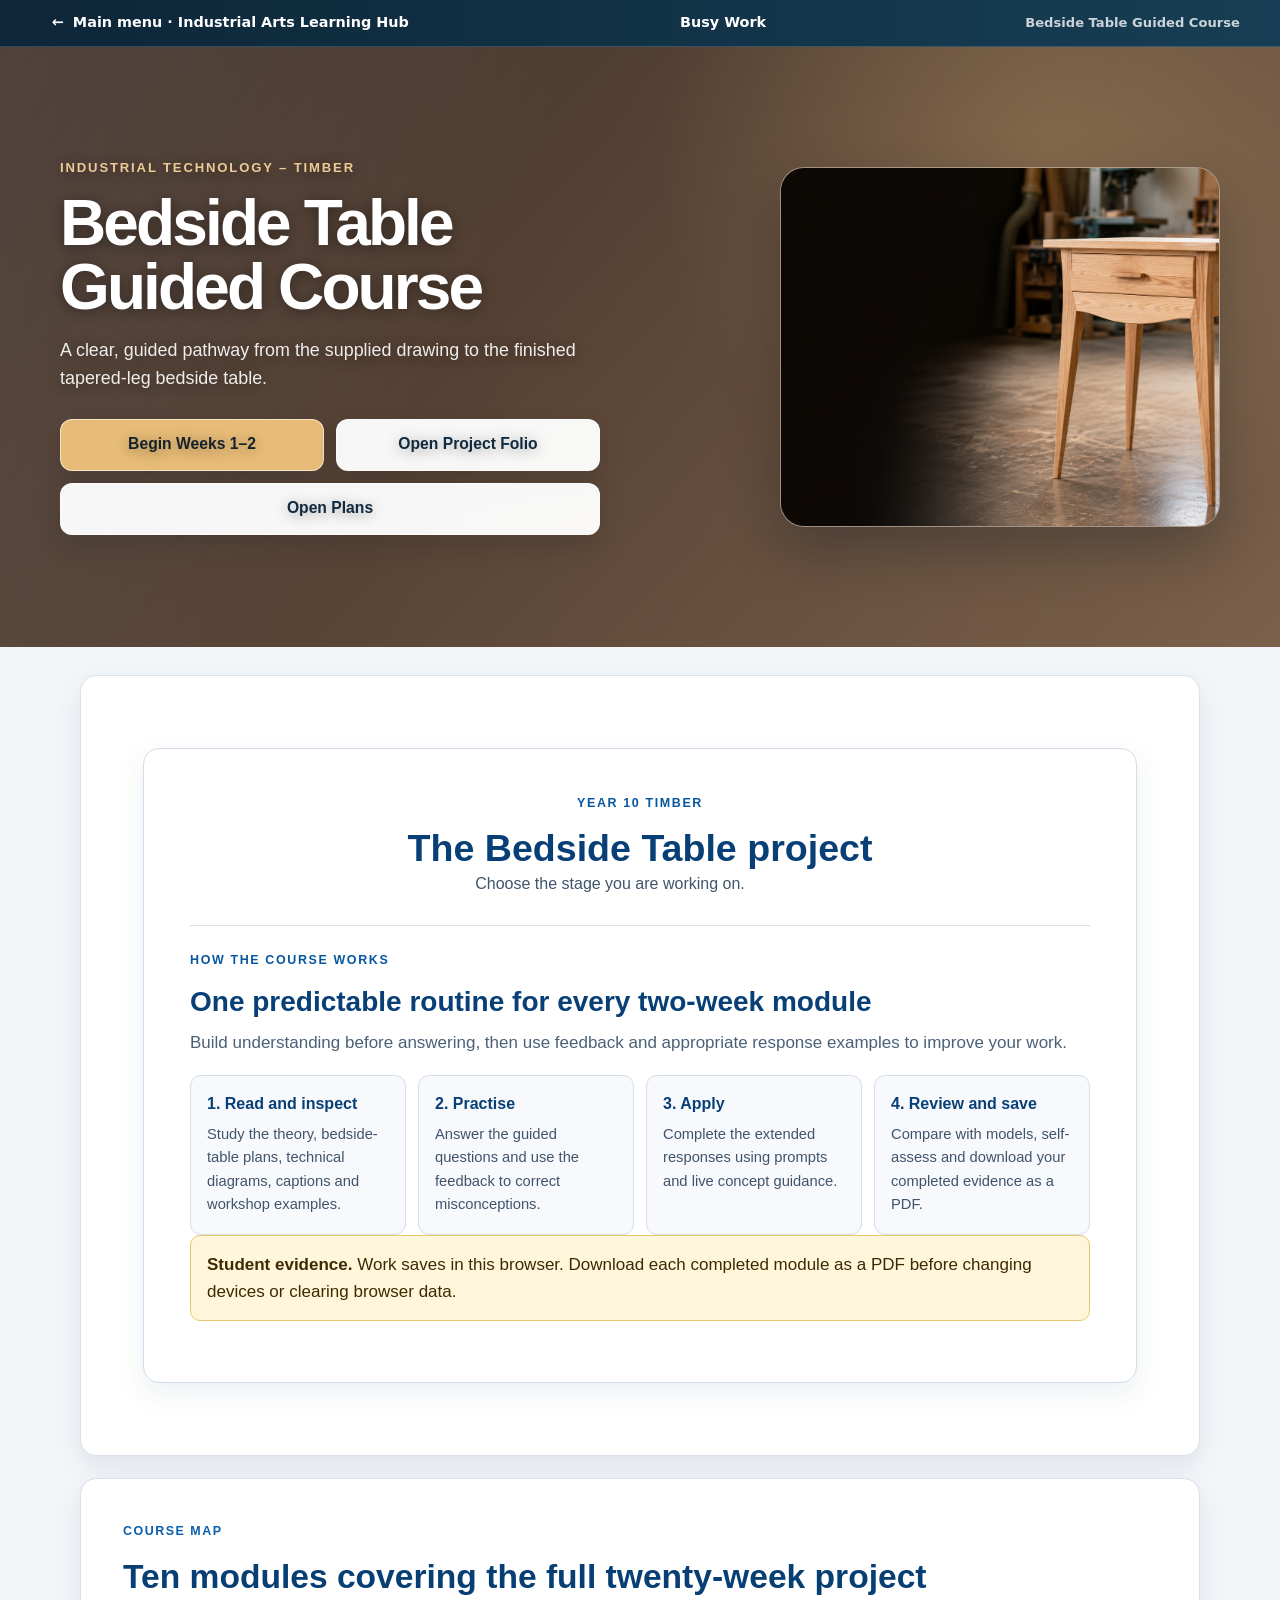
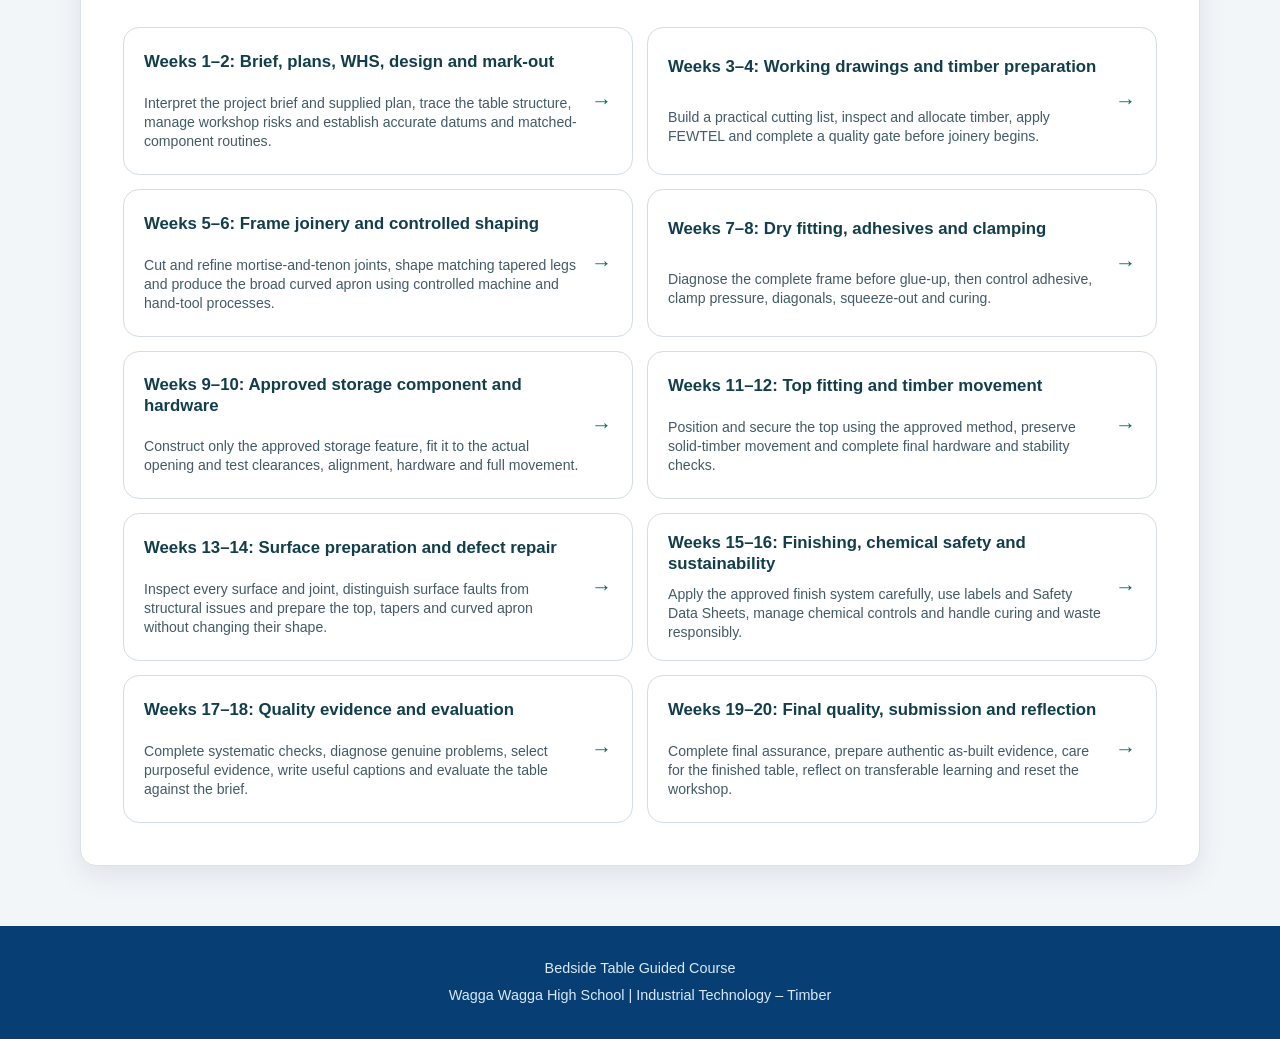
==== commit 9e32fe9f: "Align front page with approved course standard" ====
--- a/index.html
+++ b/index.html
@@ -8,6 +8,7 @@
 <link href="styles/course.css" rel="stylesheet"/>
 <link href="shared/sister-site.css" rel="stylesheet" data-sister-site-styles/>
 <link href="course-family-hero.css" rel="stylesheet"/>
+<link href="front-page-cleanup.css" rel="stylesheet"/>
 <script src="shared/hub-navigation.js" defer></script>
   <link rel="stylesheet" href="course-family-intro.css">
 </head>
@@ -68,7 +69,7 @@
 </a>
 </div>
 </section>
-<section aria-labelledby="course-context-title" class="card">
+<section aria-labelledby="course-context-title" class="card front-page-extra">
 <p class="section-kicker">Course context</p>
 <h2 id="course-context-title">Outcomes and assessment retained from the project unit</h2>
 <div class="two-column learning-grid">
@@ -99,7 +100,7 @@
 </ol>
 </details>
 </section>
-<section class="card" hidden="">
+<section class="card module-pathway" hidden="">
 <div class="overview-heading">
 <div><p class="section-kicker">Course map</p><h2>Ten modules covering the full twenty-week project</h2></div>
 <div class="time-badge">All modules ready</div>
@@ -177,7 +178,7 @@
 </article>
 </div>
 </section>
-<section class="card resource-row">
+<section class="card resource-row front-page-extra">
 <div>
 <p class="section-kicker">Core project resource</p>
 <h2>Bedside Table Project Plan</h2>
--- a/front-page-cleanup.css
+++ b/front-page-cleanup.css
@@ -0,0 +1,37 @@
+/* Task 34: retain orientation and the real learning path; remove repeated front-page administration. */
+.phase-grid,
+.front-page-extra { display: none !important; }
+
+.module-pathway[hidden] { display: block !important; }
+.module-pathway .overview-heading { margin-bottom: 1rem; }
+.module-pathway .time-badge,
+.module-pathway .status,
+.module-pathway .topics { display: none !important; }
+
+.module-pathway .week-grid {
+  display: grid;
+  grid-template-columns: repeat(2, minmax(0, 1fr));
+  gap: 14px;
+  margin-top: 0;
+}
+
+.module-pathway .week-card {
+  align-items: center;
+  background: #fff;
+  border: 1px solid #d3dde3;
+  border-radius: 16px;
+  box-shadow: none;
+  display: grid;
+  min-height: 148px;
+  padding: 1rem 3.3rem 1rem 1.25rem;
+  position: relative;
+}
+
+.module-pathway .week-card h3 { color: #123e4c; font-size: 1.05rem; line-height: 1.25; margin: 0 0 .35rem; }
+.module-pathway .week-card p { color: #425b66; font-size: .88rem; line-height: 1.35; margin: 0; }
+.module-pathway .week-card .button-link { align-items: center; background: transparent !important; border: 0 !important; border-radius: inherit !important; box-shadow: none !important; color: #006f62; display: flex; font-size: 0; inset: 0; justify-content: flex-end; padding-right: 1.25rem; position: absolute; }
+.module-pathway .week-card .button-link::after { content: '→'; font-size: 1.3rem; }
+
+@media (max-width: 700px) {
+  .module-pathway .week-grid { grid-template-columns: 1fr; }
+}
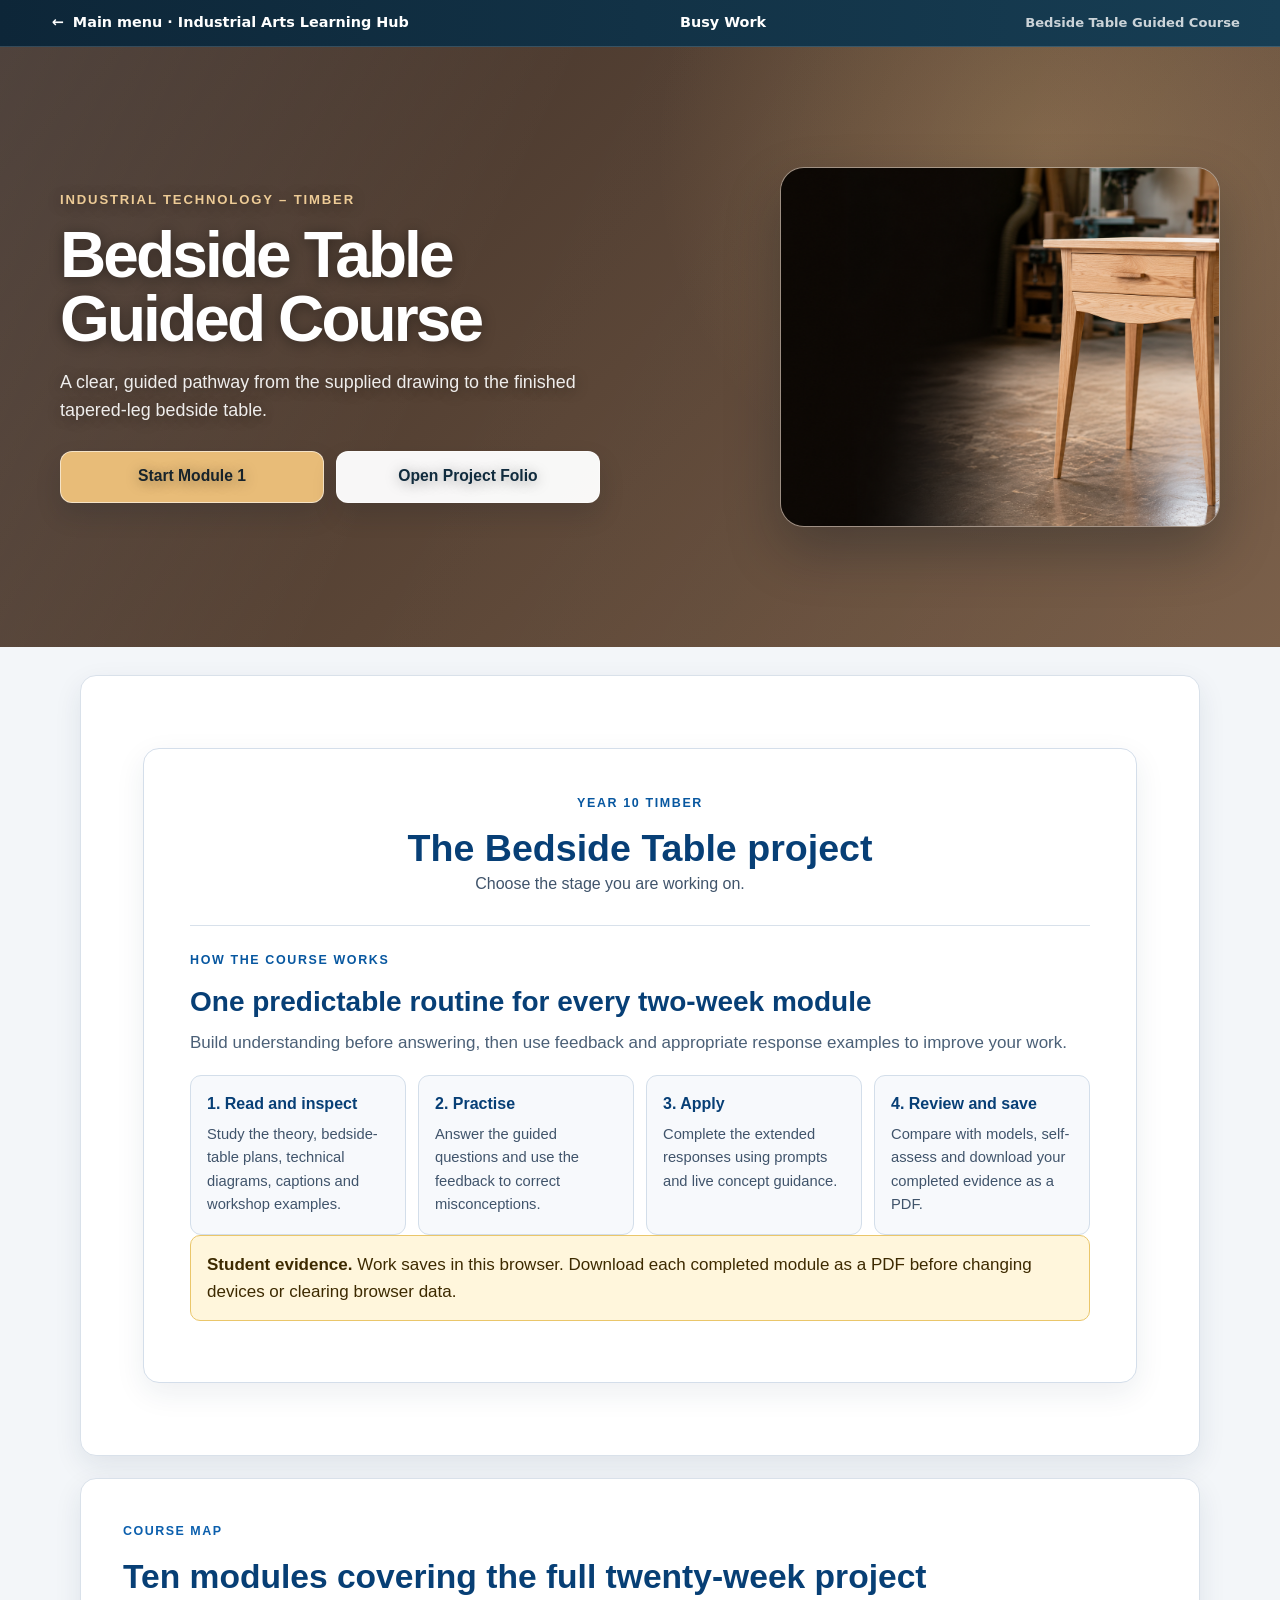
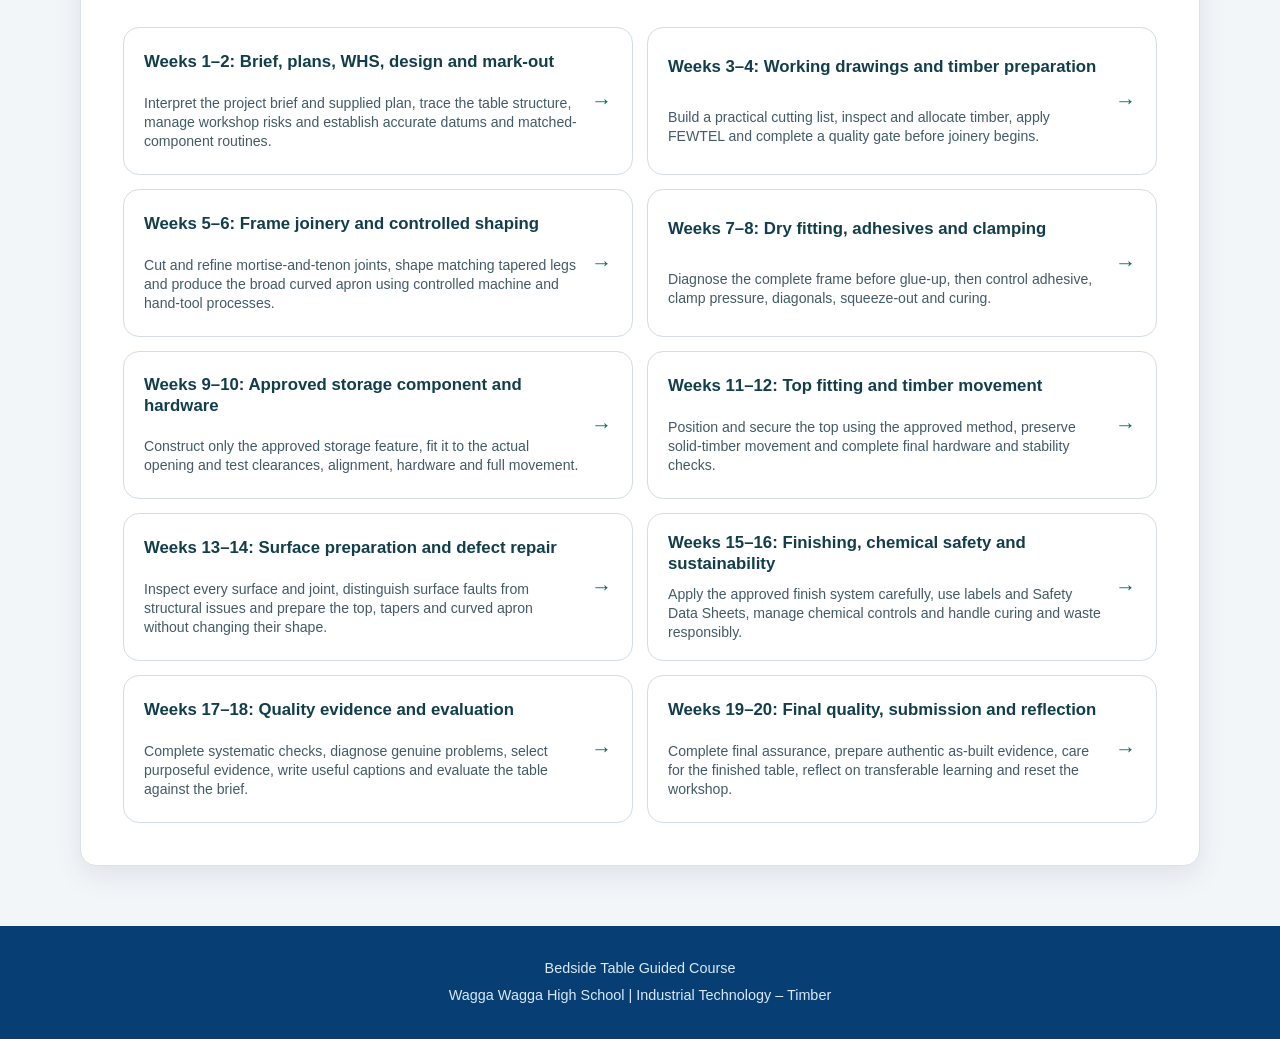
==== commit 46dfa030: "Align Bedside Table hero actions with course family" ====
--- a/index.html
+++ b/index.html
@@ -21,9 +21,8 @@
 <h1>Bedside Table Guided Course</h1>
 <p class="hero-subtitle">A clear, guided pathway from the supplied drawing to the finished tapered-leg bedside table.</p>
 <div class="hero-actions">
-<a class="button-link" href="weeks1-2/index.html">Begin Weeks 1–2</a>
+<a class="button-link" href="weeks1-2/index.html">Start Module 1</a>
 <a class="button-link secondary" href="bedside-table-folio.html">Open Project Folio</a>
-<a class="button-link secondary" href="Bedside-Table-Project-Plans.pdf" rel="noopener" target="_blank">Open Plans</a>
 </div>
 </div>
 <figure class="hero-showcase"><img alt="Completed light-timber bedside table with tapered legs and a broad curved front apron" class="hero-chair" src="assets/bedside-table-hero-v2.png"/></figure>
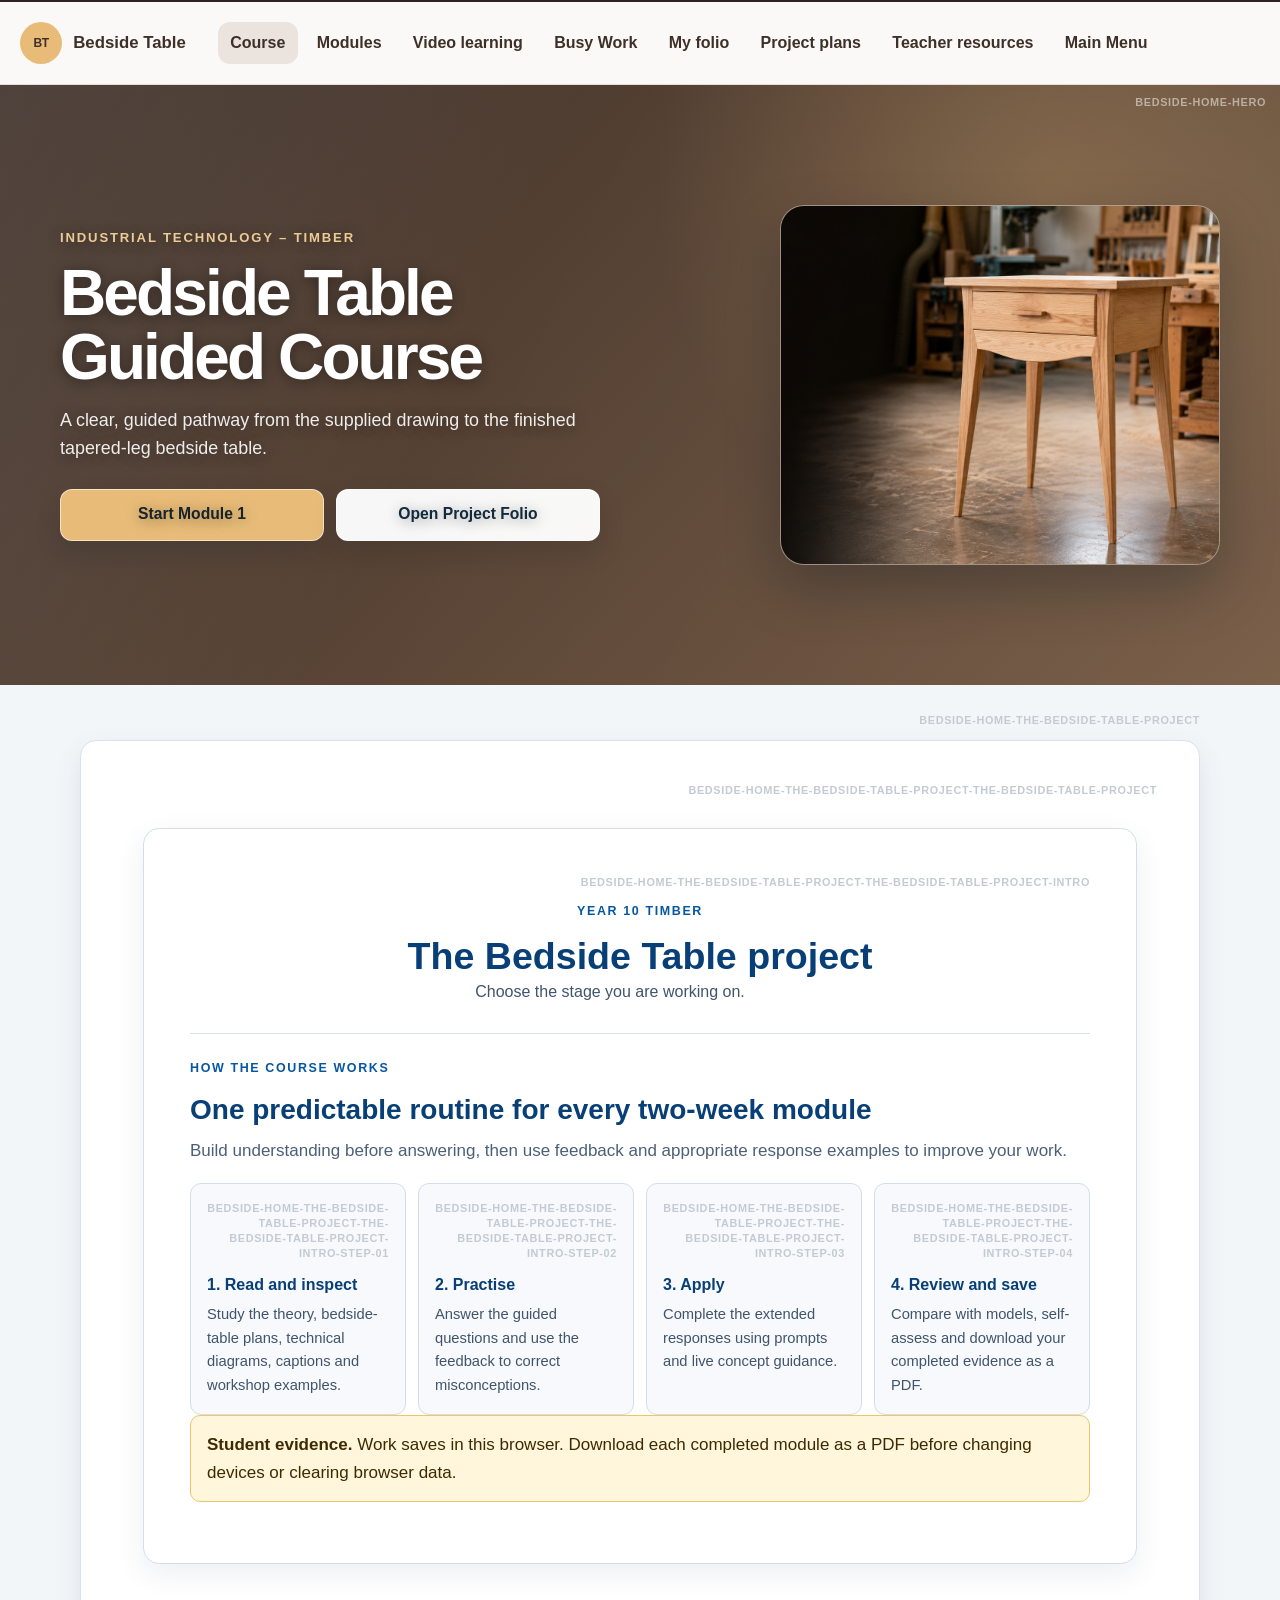
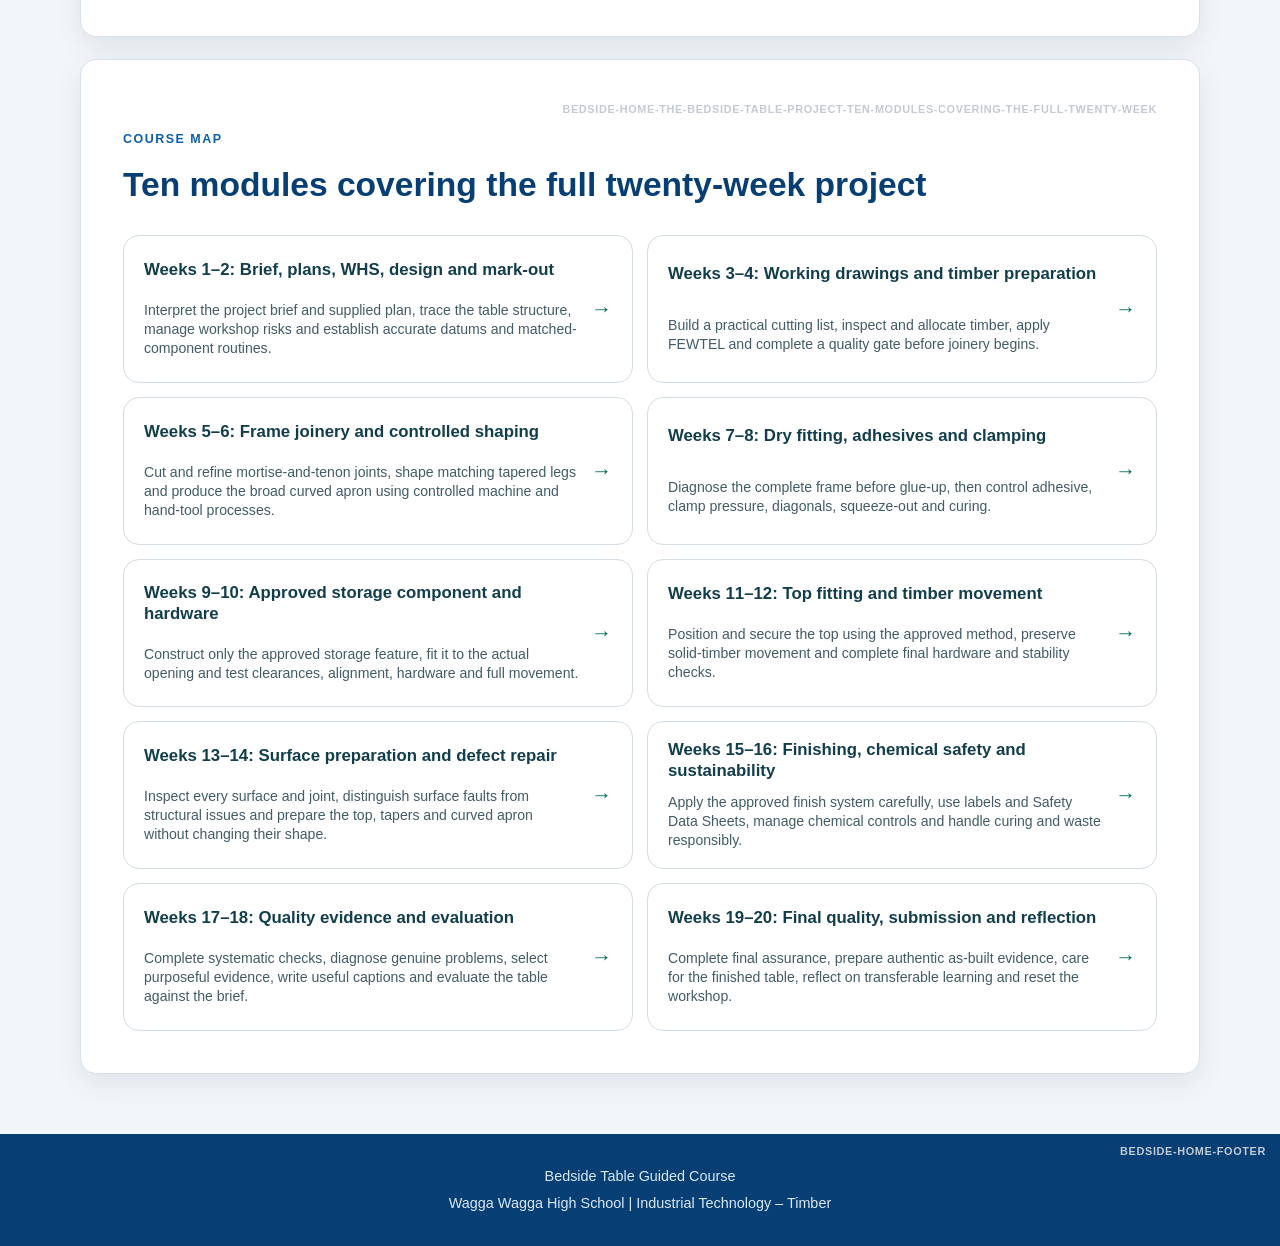
==== commit f5d39348: "Add clickable section reference codes" ====
--- a/index.html
+++ b/index.html
@@ -11,6 +11,7 @@
 <link href="front-page-cleanup.css" rel="stylesheet"/>
 <script src="shared/hub-navigation.js" defer></script>
   <link rel="stylesheet" href="course-family-intro.css">
+  <link rel="stylesheet" href="section-reference.css">
 </head>
 <body>
 <a class="skip-link" href="#main-content">Skip to course pages</a>
@@ -190,5 +191,7 @@
 <p>Bedside Table Guided Course</p>
 <p>Wagga Wagga High School | Industrial Technology – Timber</p>
 </footer>
+  <script src="vendor/html2canvas.min.js"></script>
+  <script src="section-reference.js" data-site-code="BEDSIDE"></script>
 </body>
 </html>
--- a/front-page-cleanup.css
+++ b/front-page-cleanup.css
@@ -35,3 +35,6 @@
 @media (max-width: 700px) {
   .module-pathway .week-grid { grid-template-columns: 1fr; }
 }
+
+/* Centre the project and remove the unused dark area from the hero crop. */
+.course-family-hero .hero-showcase .hero-chair { object-fit:cover !important; object-position:100% center !important; padding:0 !important; }
--- a/section-reference.css
+++ b/section-reference.css
@@ -0,0 +1,72 @@
+.section-reference {
+  display: block;
+  max-width: 100%;
+  min-width: 0;
+  width: auto;
+  margin: 0 0 12px auto;
+  color: #c4cad3;
+  font-size: 0.68rem;
+  font-weight: 700;
+  letter-spacing: 0.06em;
+  line-height: 1.4;
+  text-decoration: none;
+  text-align: right;
+  text-transform: uppercase;
+  overflow-wrap: anywhere;
+}
+
+.section-reference-overlay-target {
+  position: relative;
+}
+
+.section-reference-layout-safe {
+  min-width: 0;
+  overflow-wrap: anywhere;
+}
+
+.section-reference--overlay {
+  margin: 0;
+  position: absolute;
+  right: 14px;
+  top: 10px;
+  z-index: 6;
+}
+
+.section-reference--on-dark {
+  color: rgba(255, 255, 255, 0.5);
+}
+
+.section-reference--on-dark:hover,
+.section-reference--on-dark:focus-visible {
+  color: rgba(255, 255, 255, 0.92);
+}
+
+.section-reference:hover,
+.section-reference:focus-visible {
+  color: #0757a0;
+  text-decoration: underline;
+  text-underline-offset: 3px;
+}
+
+.section-reference:focus-visible {
+  outline: 2px solid #0757a0;
+  outline-offset: 3px;
+  border-radius: 2px;
+}
+
+.section-reference.is-copied {
+  color: #667085;
+}
+
+.section-reference.is-capturing,
+.section-reference.is-capturing:focus-visible {
+  color: #c4cad3;
+  outline: none;
+  text-decoration: none;
+}
+
+@media print {
+  .section-reference {
+    display: none;
+  }
+}
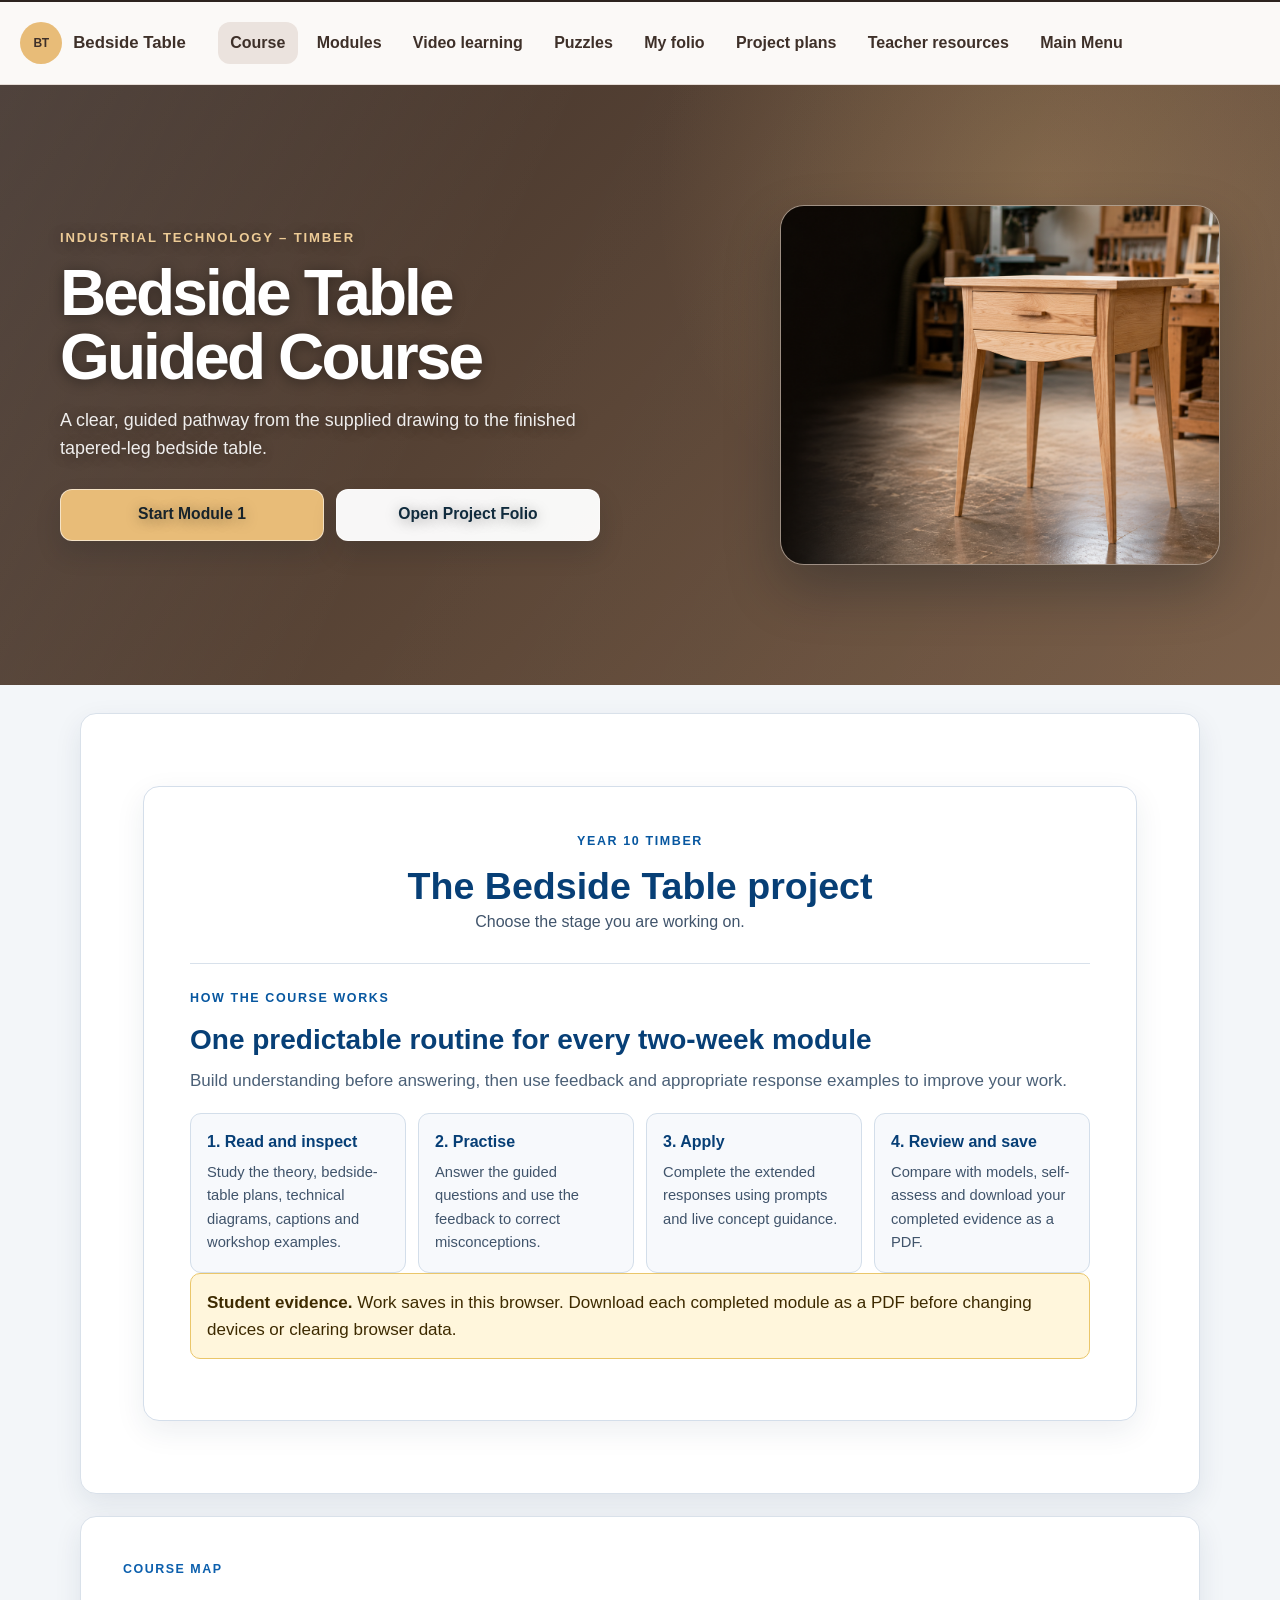
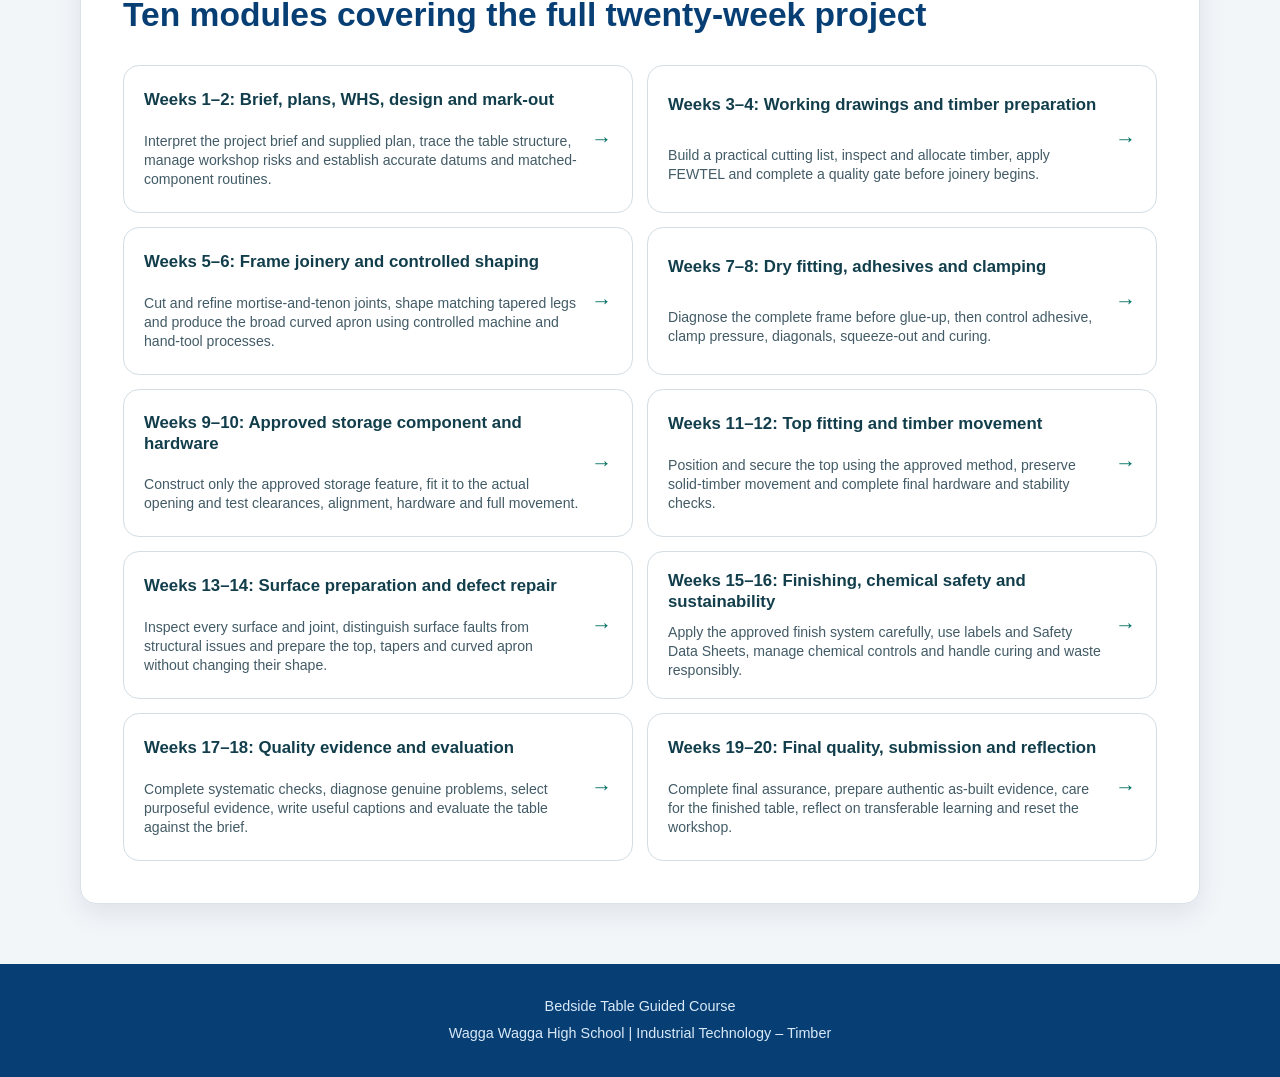
==== commit 883383c0: "Remove staff reference codes" ====
--- a/index.html
+++ b/index.html
@@ -11,8 +11,7 @@
 <link href="front-page-cleanup.css" rel="stylesheet"/>
 <script src="shared/hub-navigation.js" defer></script>
   <link rel="stylesheet" href="course-family-intro.css">
-  <link rel="stylesheet" href="section-reference.css">
-</head>
+  </head>
 <body>
 <a class="skip-link" href="#main-content">Skip to course pages</a>
 <header class="hero landing-hero sister-hero course-family-hero" style="--hero-start:#3e3029;--hero-end:#765a43;--hero-accent:#e8bc78">
@@ -192,6 +191,5 @@
 <p>Wagga Wagga High School | Industrial Technology – Timber</p>
 </footer>
   <script src="vendor/html2canvas.min.js"></script>
-  <script src="section-reference.js" data-site-code="BEDSIDE"></script>
-</body>
+  </body>
 </html>
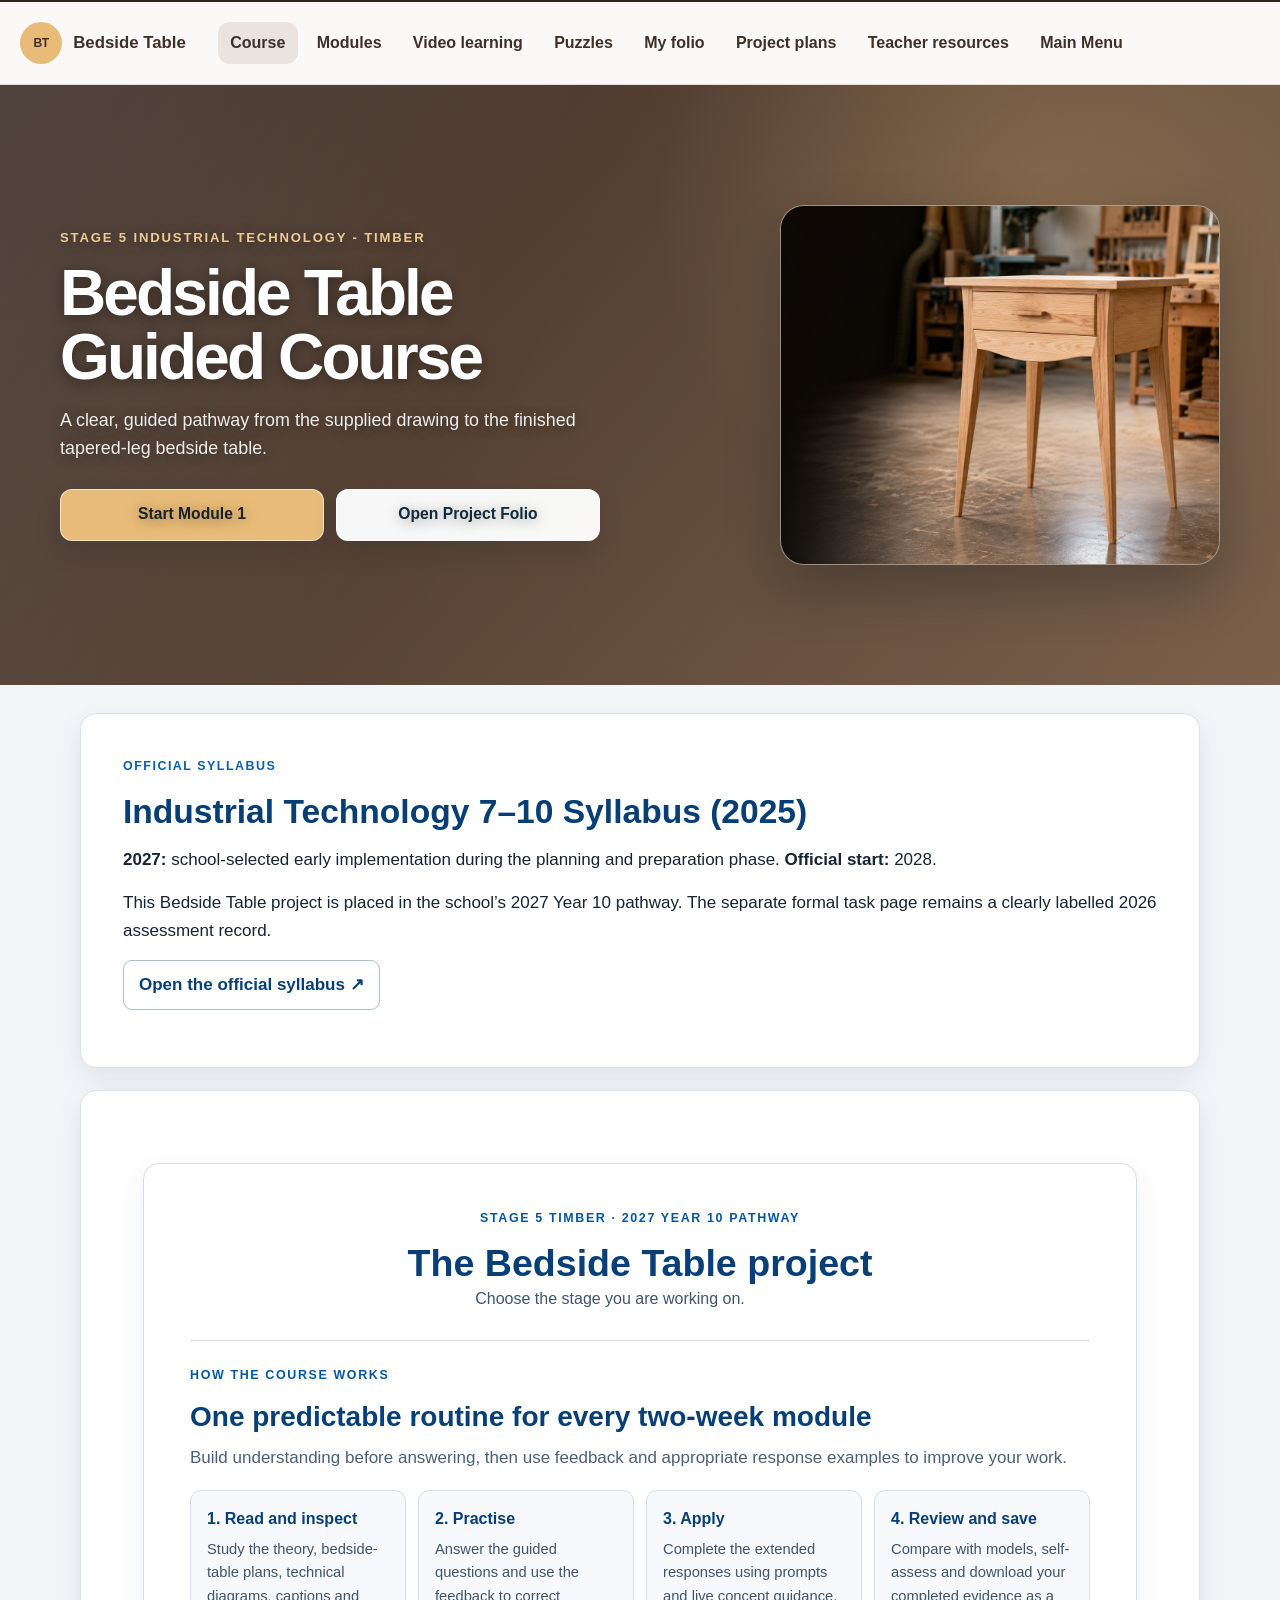
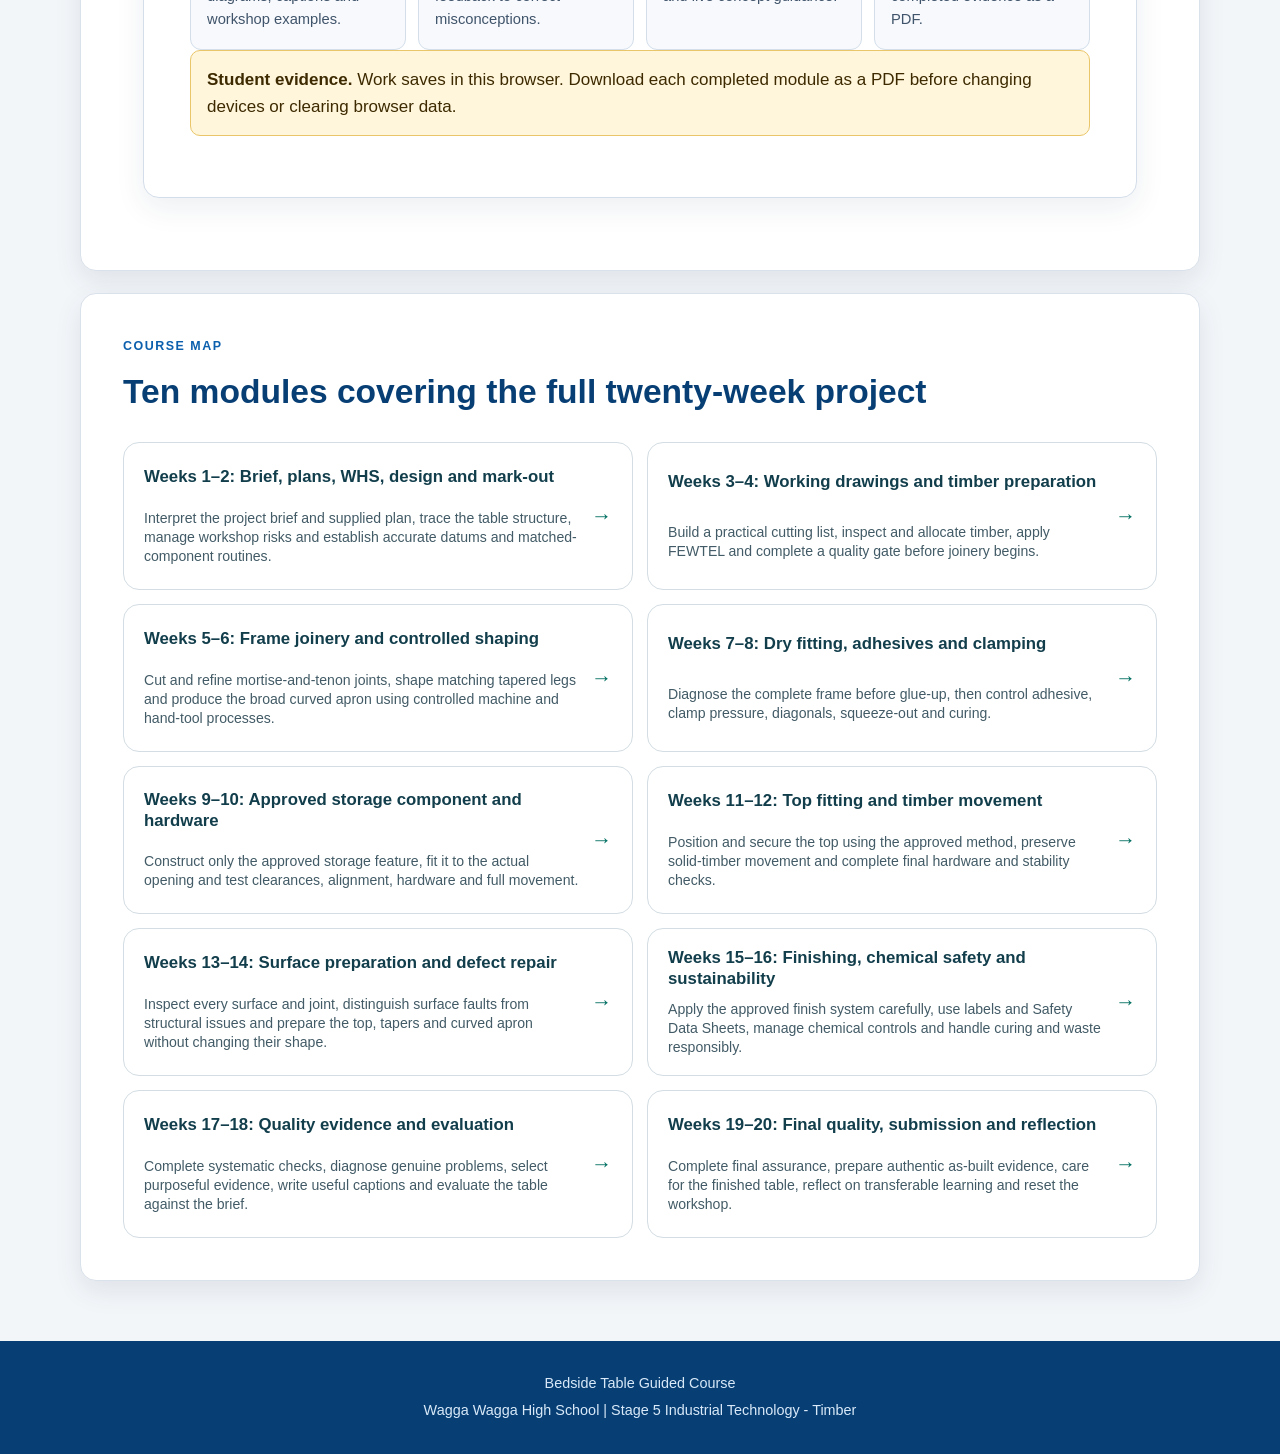
==== commit dff03d01: "Align Bedside Table to Stage 5 Timber syllabus" ====
--- a/index.html
+++ b/index.html
@@ -3,8 +3,8 @@
 <head>
 <meta charset="utf-8"/>
 <meta content="width=device-width, initial-scale=1" name="viewport"/>
-<meta content="Complete twenty-week Bedside Table guided learning course for Year 10 Industrial Technology – Timber." name="description"/>
-<title>Bedside Table Guided Course</title>
+<meta content="Complete twenty-week Bedside Table guided learning course for Stage 5 Industrial Technology - Timber." name="description"/>
+<title>Bedside Table | Stage 5 Industrial Technology - Timber</title>
 <link href="styles/course.css" rel="stylesheet"/>
 <link href="shared/sister-site.css" rel="stylesheet" data-sister-site-styles/>
 <link href="course-family-hero.css" rel="stylesheet"/>
@@ -17,7 +17,7 @@
 <header class="hero landing-hero sister-hero course-family-hero" style="--hero-start:#3e3029;--hero-end:#765a43;--hero-accent:#e8bc78">
 <div class="hero-inner course-family-hero-inner">
 <div class="hero-copy">
-<p class="eyebrow">Industrial Technology – Timber</p>
+<p class="eyebrow">Stage 5 Industrial Technology - Timber</p>
 <h1>Bedside Table Guided Course</h1>
 <p class="hero-subtitle">A clear, guided pathway from the supplied drawing to the finished tapered-leg bedside table.</p>
 <div class="hero-actions">
@@ -29,11 +29,18 @@
 </div>
 </header>
 <main class="landing-main" id="main-content">
+<section class="card course-authority-note" aria-labelledby="official-syllabus-title">
+<p class="section-kicker">Official syllabus</p>
+<h2 id="official-syllabus-title">Industrial Technology 7–10 Syllabus (2025)</h2>
+<p><strong>2027:</strong> school-selected early implementation during the planning and preparation phase. <strong>Official start:</strong> 2028.</p>
+<p>This Bedside Table project is placed in the school’s 2027 Year 10 pathway. The separate formal task page remains a clearly labelled 2026 assessment record.</p>
+<p><a class="button-link secondary" href="https://curriculum.nsw.edu.au/learning-areas/tas/industrial-technology-7-10-2025/overview/course" target="_blank" rel="noopener">Open the official syllabus ↗</a></p>
+</section>
 <section aria-labelledby="course-path-title" class="course-path card">
     <section class="course-family-intro" aria-labelledby="course-family-intro-title">
   <div class="course-family-intro__inner">
     <header class="course-family-intro__heading">
-      <p class="course-family-intro__eyebrow">Year 10 Timber</p>
+      <p class="course-family-intro__eyebrow">Stage 5 Timber · 2027 Year 10 pathway</p>
       <h2 id="course-family-intro-title">The Bedside Table project</h2>
       <p class="course-family-intro__lede">Choose the stage you are working on.</p>
     </header>
@@ -84,18 +91,17 @@
 </div>
 </div>
 <details class="outcomes-details">
-<summary>View the ten syllabus outcomes</summary>
+<summary>View the nine 2025 syllabus outcomes</summary>
 <ol class="outcome-list">
-<li><strong>IND5-1:</strong> identifies, assesses, applies and manages the risks and WHS issues associated with using a range of tools, equipment, materials, processes and technologies.</li>
-<li><strong>IND5-2:</strong> applies design principles in the modification, development and production of projects.</li>
-<li><strong>IND5-3:</strong> identifies, selects and uses a range of hand and machine tools, equipment and processes to produce quality practical projects.</li>
-<li><strong>IND5-4:</strong> selects, justifies and uses a range of relevant and associated materials for specific applications.</li>
-<li><strong>IND5-5:</strong> selects, interprets and applies a range of suitable communication techniques in the development, planning, production and presentation of ideas and projects.</li>
-<li><strong>IND5-6:</strong> identifies and participates in collaborative work practices in the learning environment.</li>
-<li><strong>IND5-7:</strong> applies and transfers skills, processes and materials to a variety of contexts and projects.</li>
-<li><strong>IND5-8:</strong> evaluates products in terms of functional, economic, aesthetic and environmental qualities and quality of construction.</li>
-<li><strong>IND5-9:</strong> describes, analyses and uses a range of current, new and emerging technologies and their various applications.</li>
-<li><strong>IND5-10:</strong> describes, analyses and evaluates the impact of technology on society, the environment and cultural issues locally and globally.</li>
+<li><strong>INT5-SAF-01:</strong> applies risk management and safe work practices in industrial technology contexts.</li>
+<li><strong>INT5-COM-01:</strong> communicates ideas and processes in industrial technology contexts.</li>
+<li><strong>INT5-ENV-01:</strong> assesses the impact of industrial activities and practices on society and the environment.</li>
+<li><strong>INT5-DES-01:</strong> selects and applies design, project management and technical skills in project production.</li>
+<li><strong>INT5-USE-01:</strong> selects and justifies the use of materials, tools and equipment to undertake projects.</li>
+<li><strong>INT5-EVL-01:</strong> evaluates the functional, aesthetic, economic and environmental qualities of products.</li>
+<li><strong>INT5-INP-01:</strong> analyses and applies a range of industrial processes in production contexts.</li>
+<li><strong>INT5-PRO-01:</strong> demonstrates practical skills in the production of projects.</li>
+<li><strong>INT5-IND-01:</strong> investigates and explains a range of industry careers, enterprise opportunities and practices.</li>
 </ol>
 </details>
 </section>
@@ -188,7 +194,7 @@
 </main>
 <footer>
 <p>Bedside Table Guided Course</p>
-<p>Wagga Wagga High School | Industrial Technology – Timber</p>
+<p>Wagga Wagga High School | Stage 5 Industrial Technology - Timber</p>
 </footer>
   <script src="vendor/html2canvas.min.js"></script>
   </body>
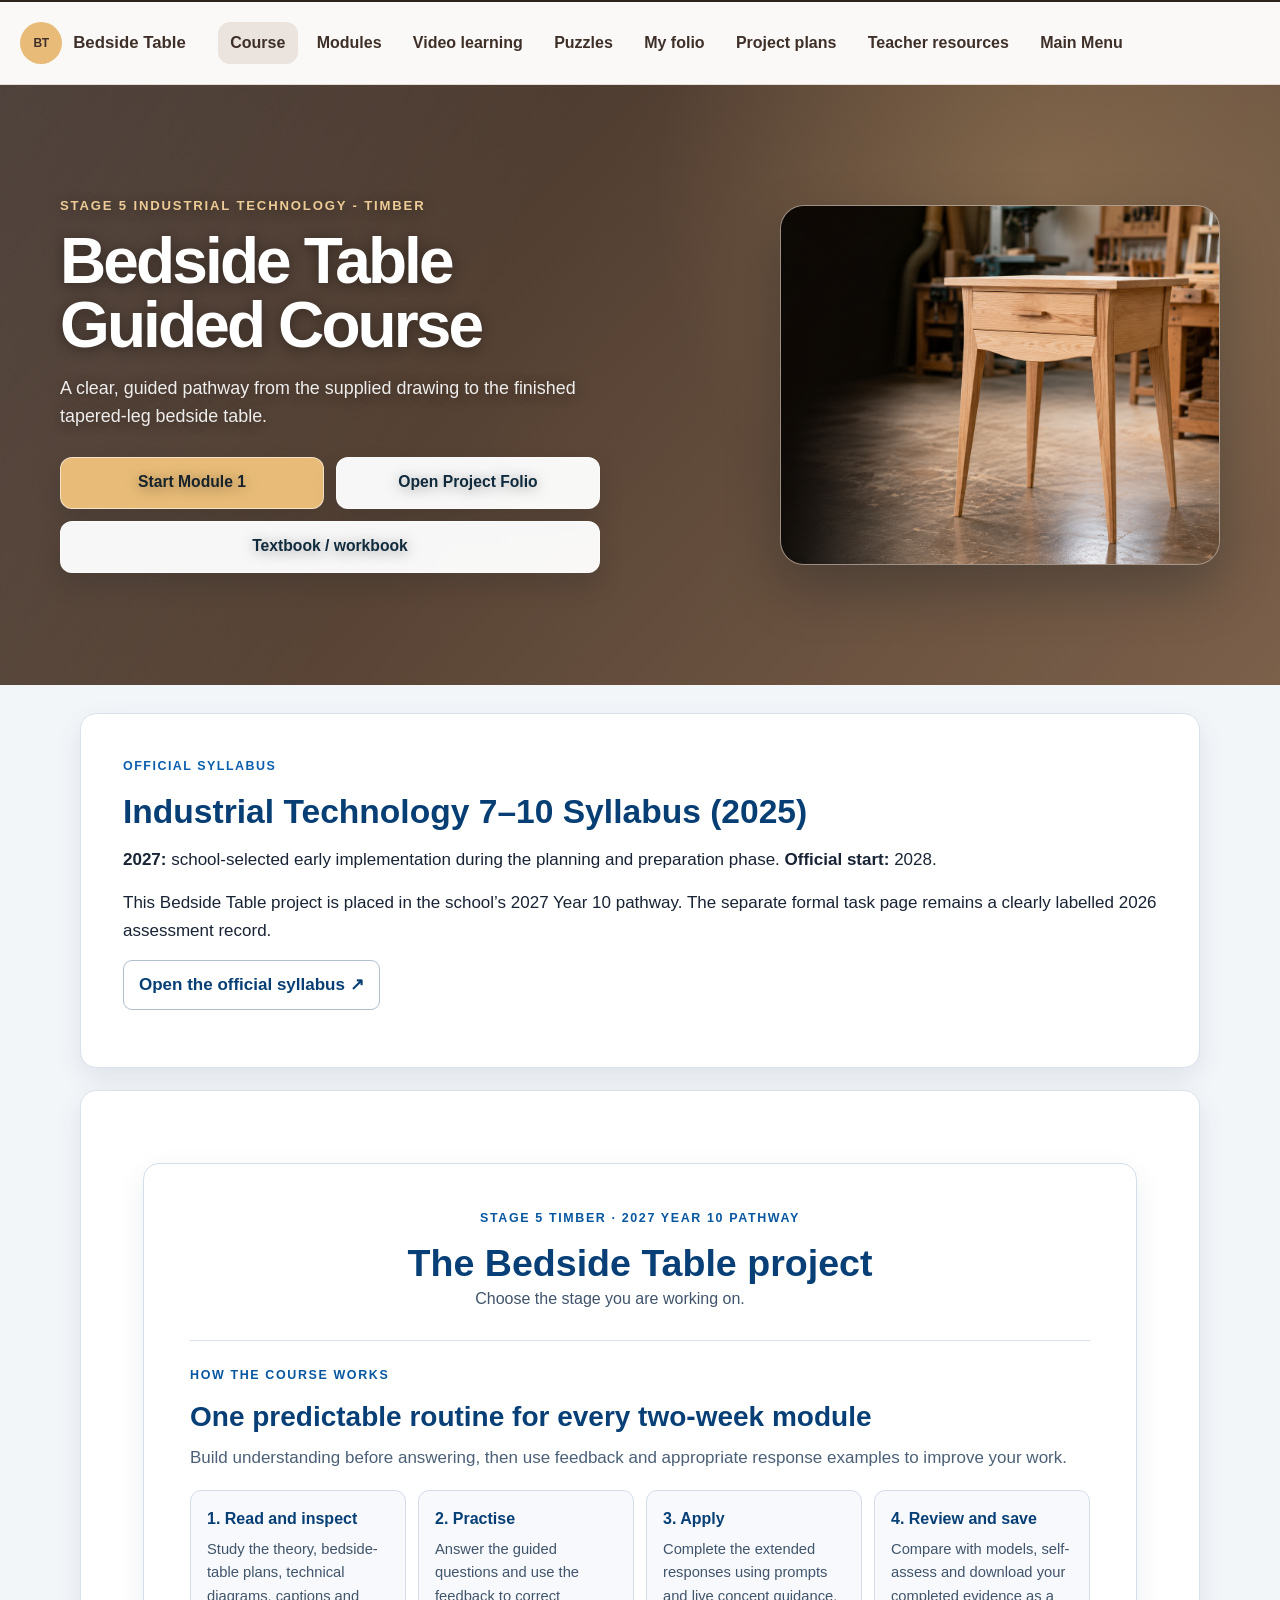
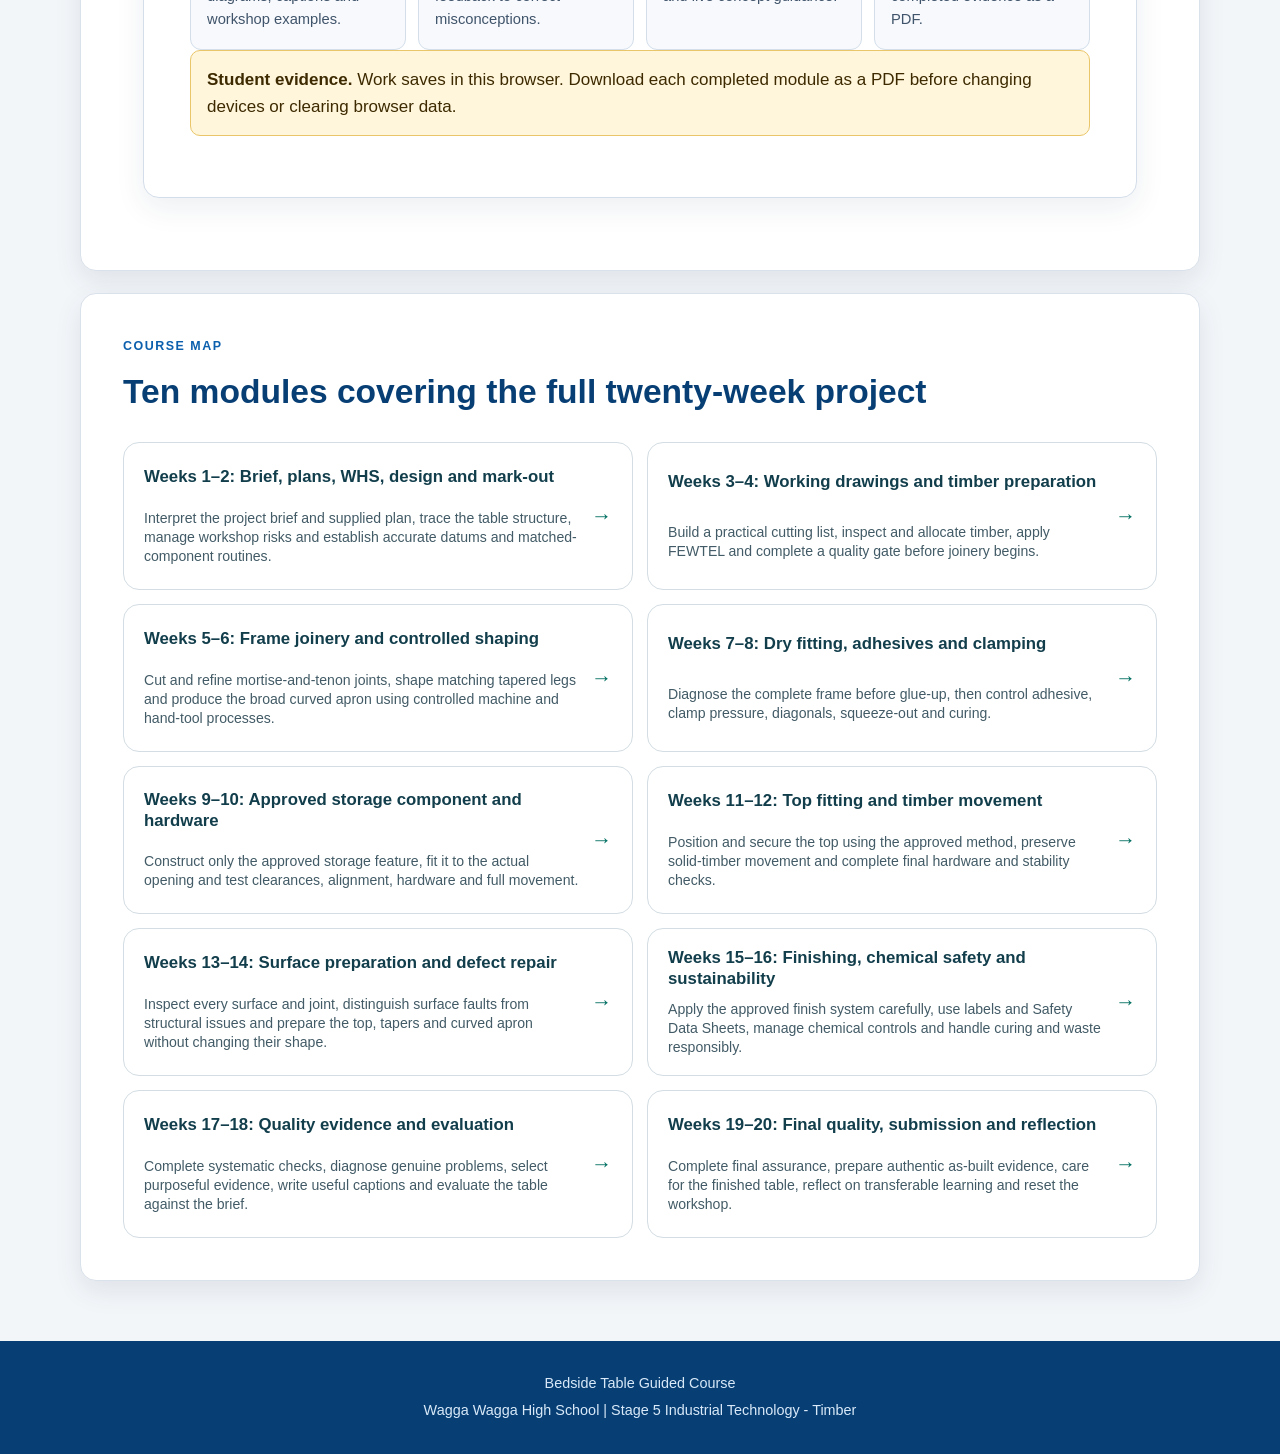
==== commit 2347a42f: "Link the Bedside Table workbook from the course homepage" ====
--- a/index.html
+++ b/index.html
@@ -23,6 +23,7 @@
 <div class="hero-actions">
 <a class="button-link" href="weeks1-2/index.html">Start Module 1</a>
 <a class="button-link secondary" href="bedside-table-folio.html">Open Project Folio</a>
+          <a class="button-link secondary" href="https://stevencowell.github.io/Main-Page/textbook-library/#bedside-table">Textbook / workbook</a>
 </div>
 </div>
 <figure class="hero-showcase"><img alt="Completed light-timber bedside table with tapered legs and a broad curved front apron" class="hero-chair" src="assets/bedside-table-hero-v2.png"/></figure>
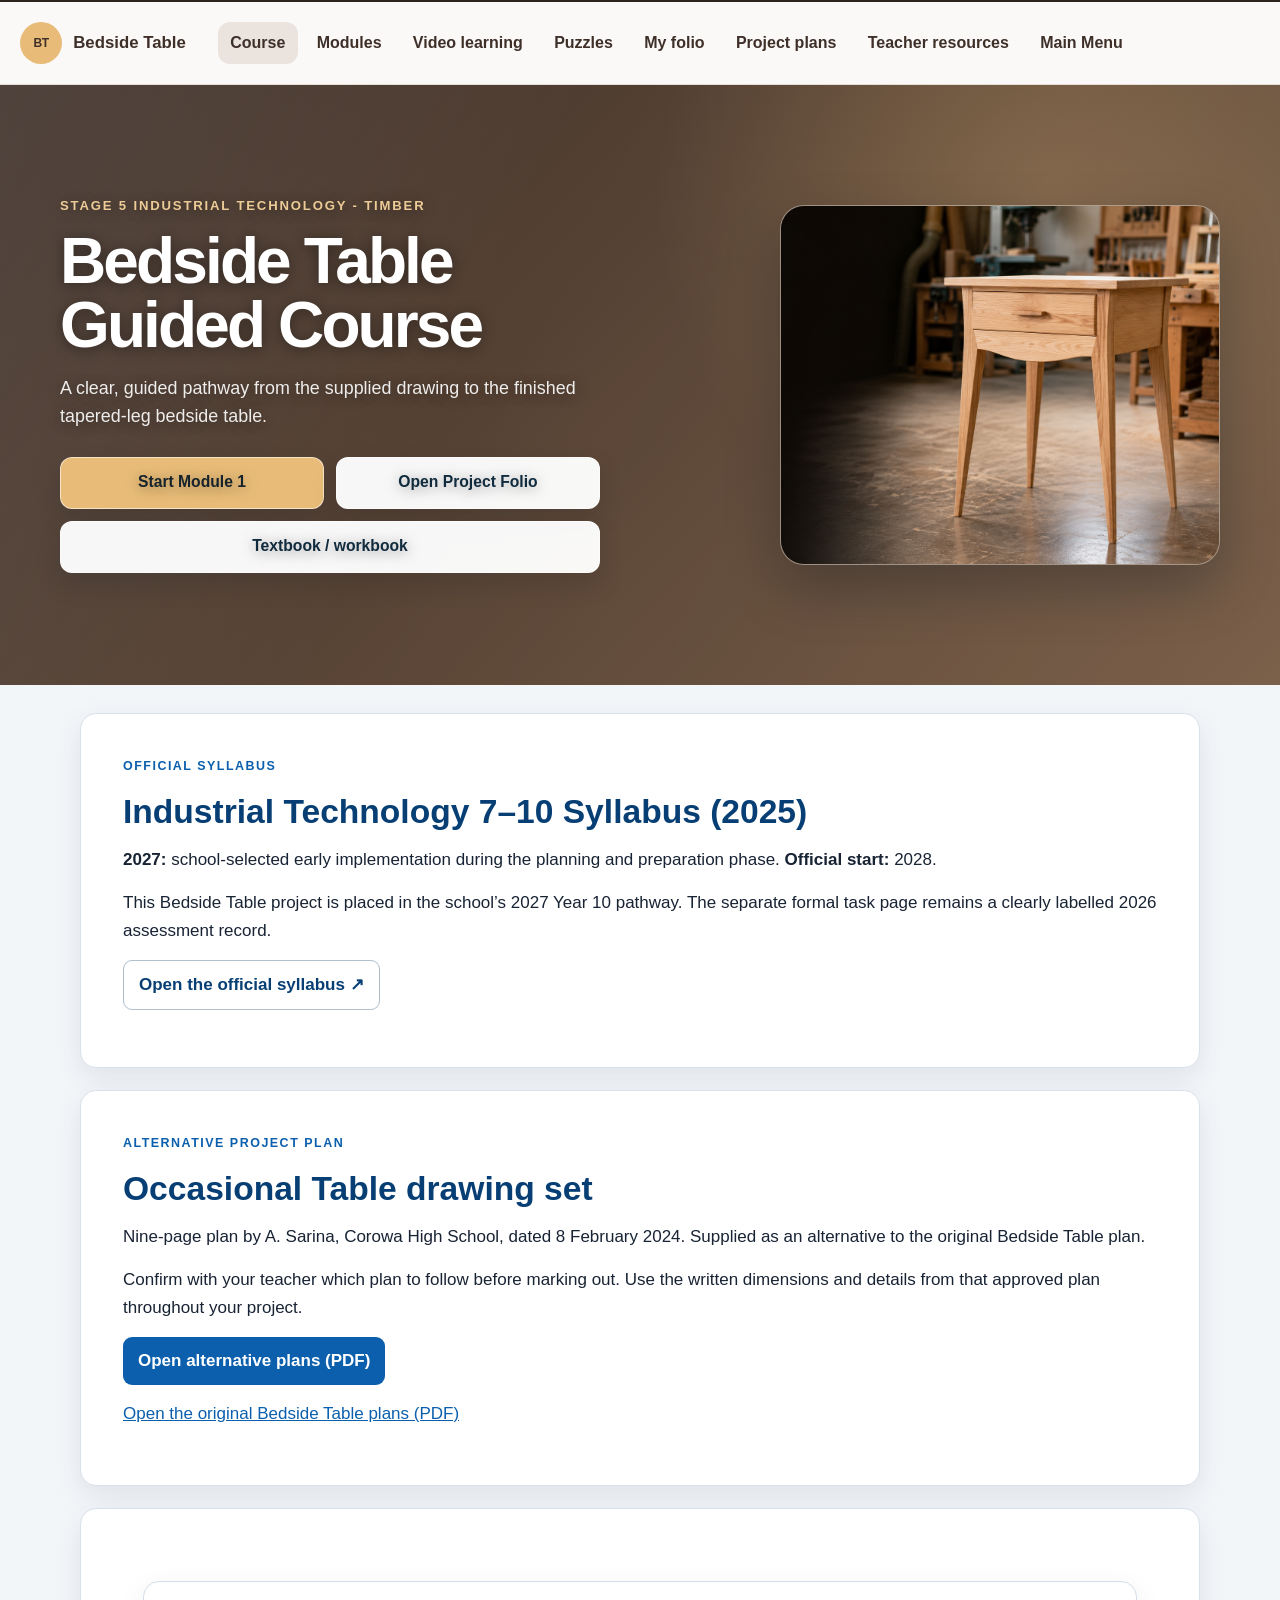
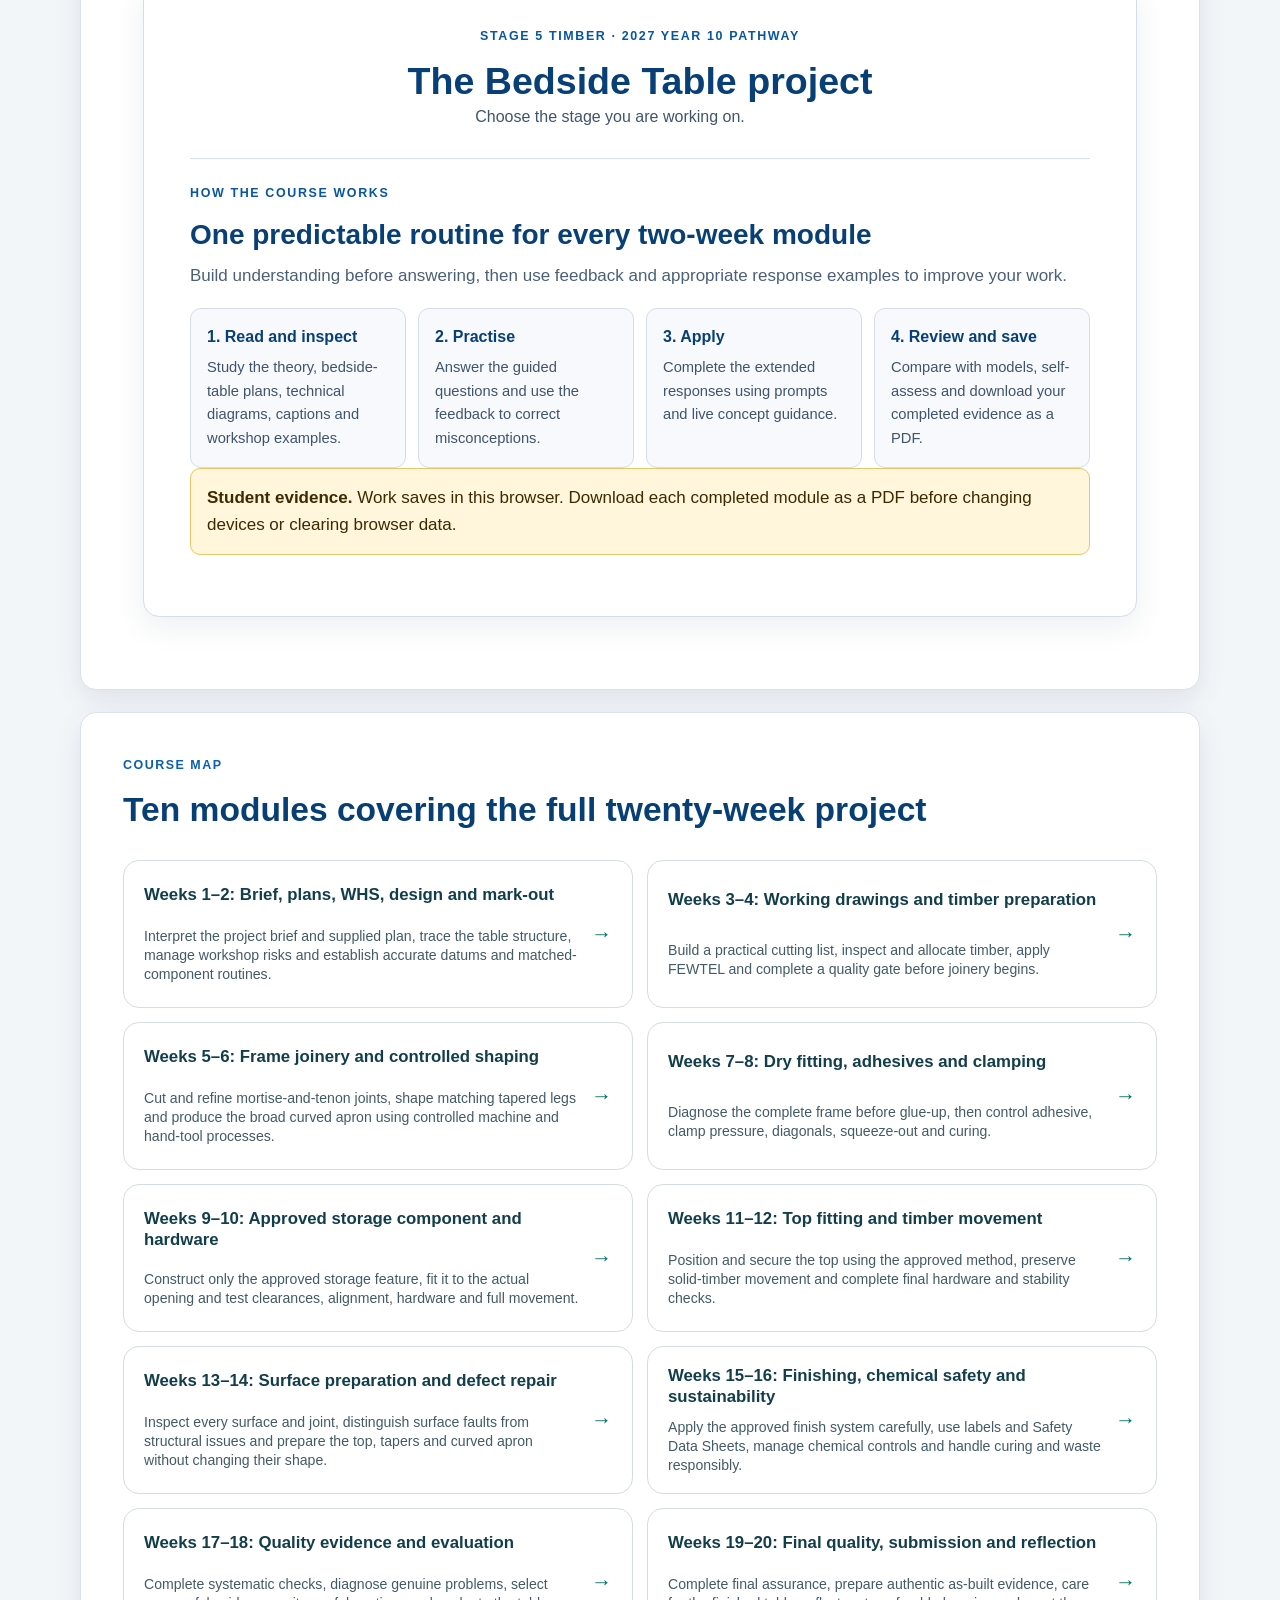
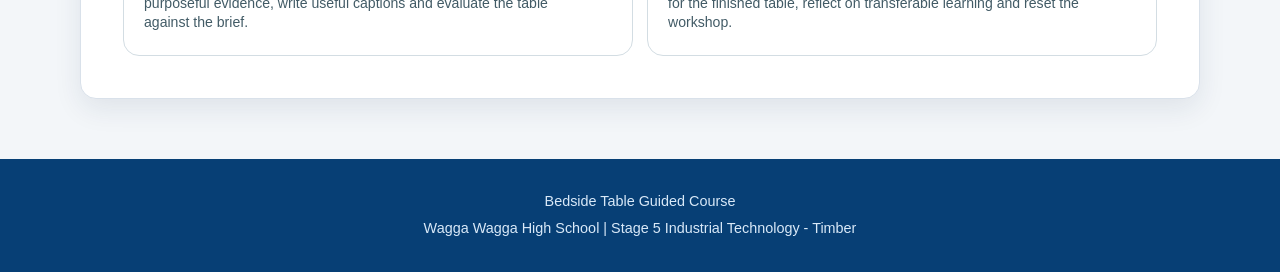
==== commit 58200e35: "Add Occasional Table alternative plans Add the supplied nine-page Occasional Table PDF unchanged, wi" ====
--- a/index.html
+++ b/index.html
@@ -36,6 +36,14 @@
 <p><strong>2027:</strong> school-selected early implementation during the planning and preparation phase. <strong>Official start:</strong> 2028.</p>
 <p>This Bedside Table project is placed in the school’s 2027 Year 10 pathway. The separate formal task page remains a clearly labelled 2026 assessment record.</p>
 <p><a class="button-link secondary" href="https://curriculum.nsw.edu.au/learning-areas/tas/industrial-technology-7-10-2025/overview/course" target="_blank" rel="noopener">Open the official syllabus ↗</a></p>
+</section>
+<section class="card" id="alternative-project-plan" aria-labelledby="alternative-plan-title">
+<p class="section-kicker">Alternative project plan</p>
+<h2 id="alternative-plan-title">Occasional Table drawing set</h2>
+<p>Nine-page plan by A. Sarina, Corowa High School, dated 8 February 2024. Supplied as an alternative to the original Bedside Table plan.</p>
+<p>Confirm with your teacher which plan to follow before marking out. Use the written dimensions and details from that approved plan throughout your project.</p>
+<p><a class="button-link" href="Occasional-Table-Alternative-Plans.pdf" target="_blank" rel="noopener">Open alternative plans (PDF)</a></p>
+<p><a href="Bedside-Table-Project-Plans.pdf" target="_blank" rel="noopener">Open the original Bedside Table plans (PDF)</a></p>
 </section>
 <section aria-labelledby="course-path-title" class="course-path card">
     <section class="course-family-intro" aria-labelledby="course-family-intro-title">
